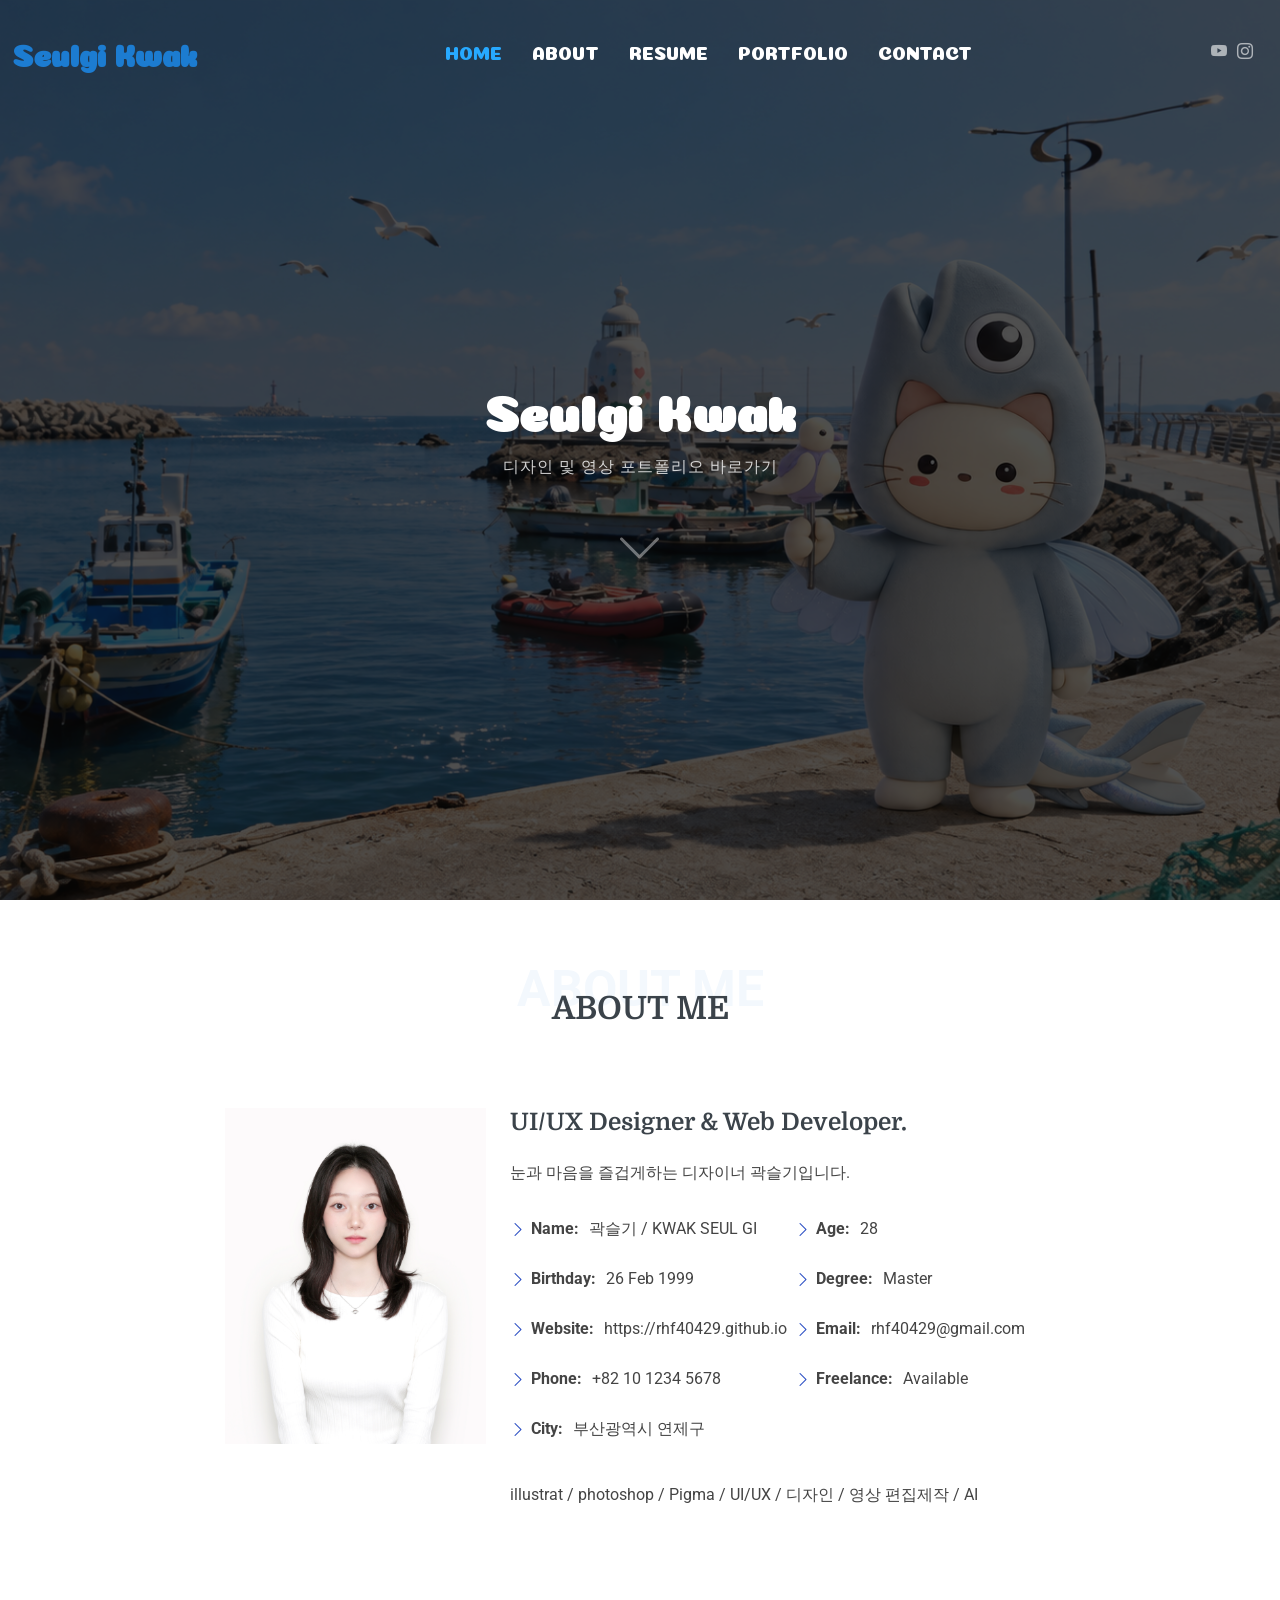
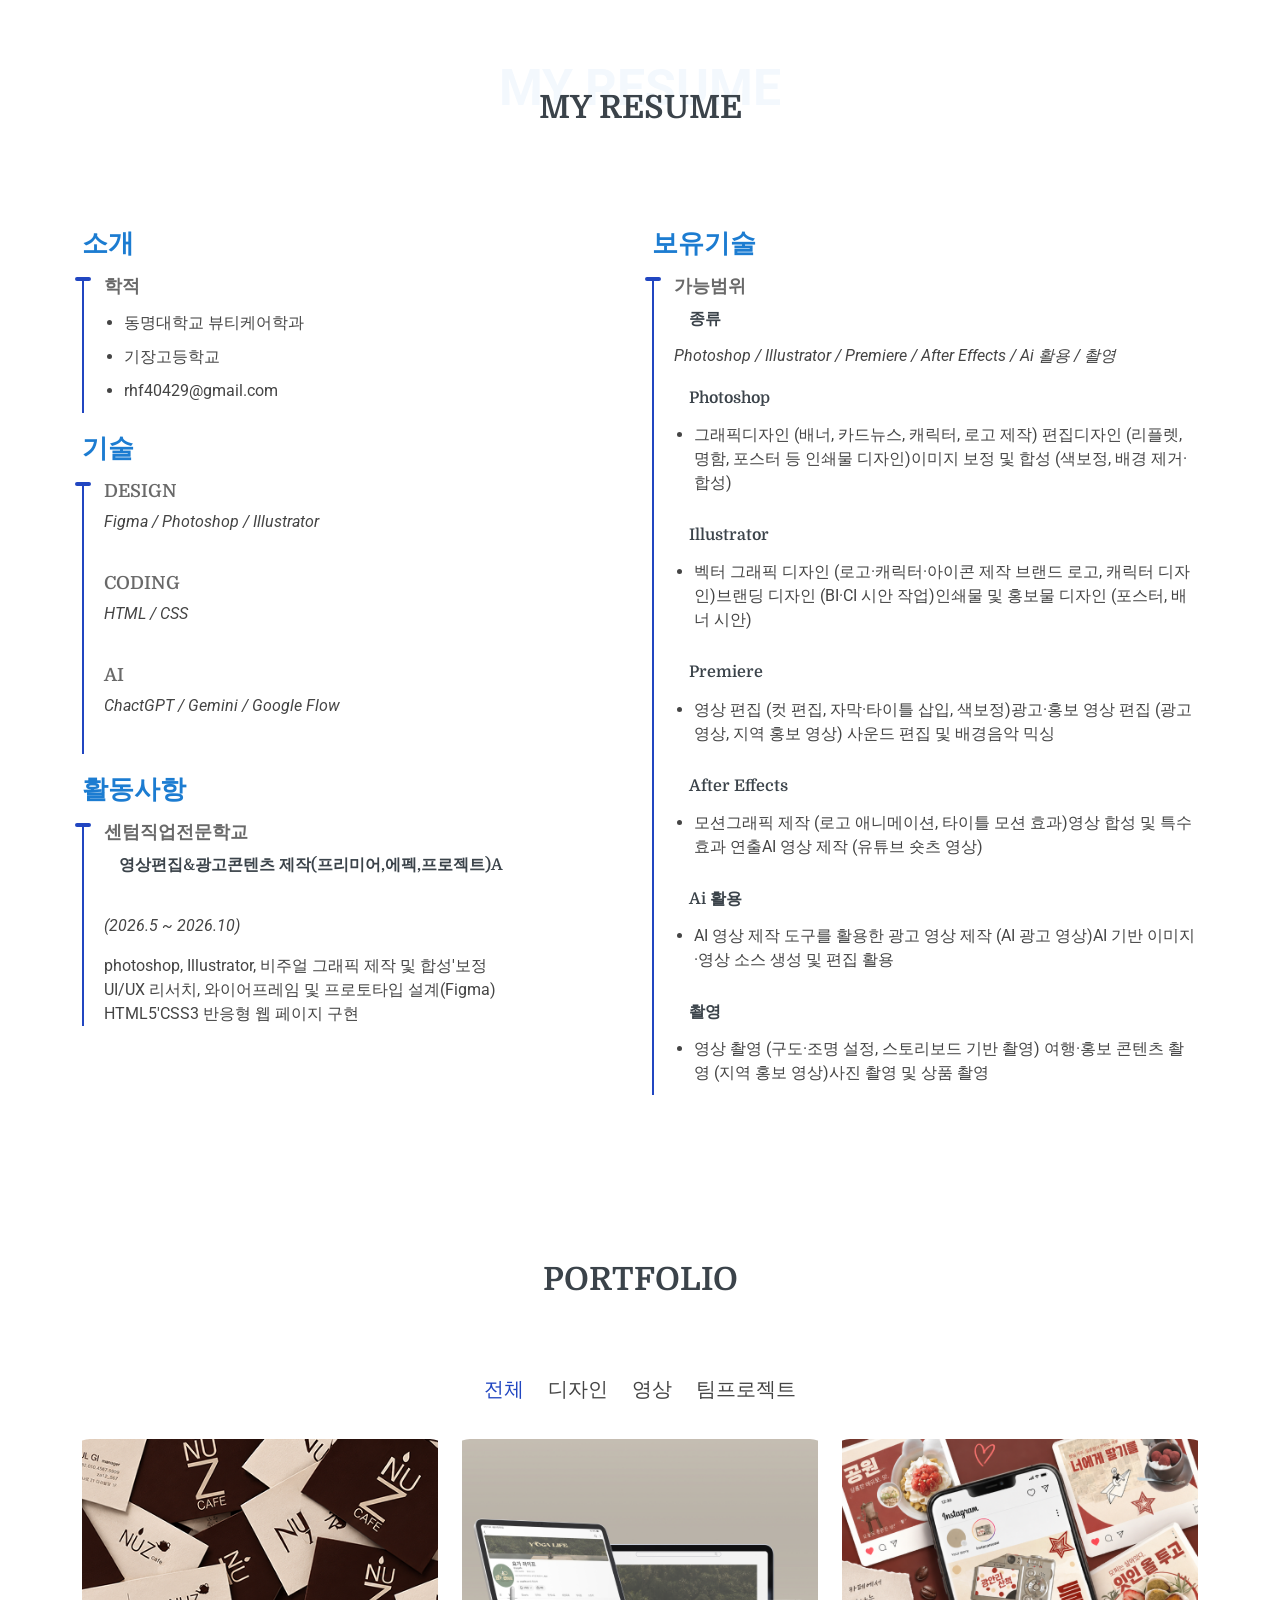
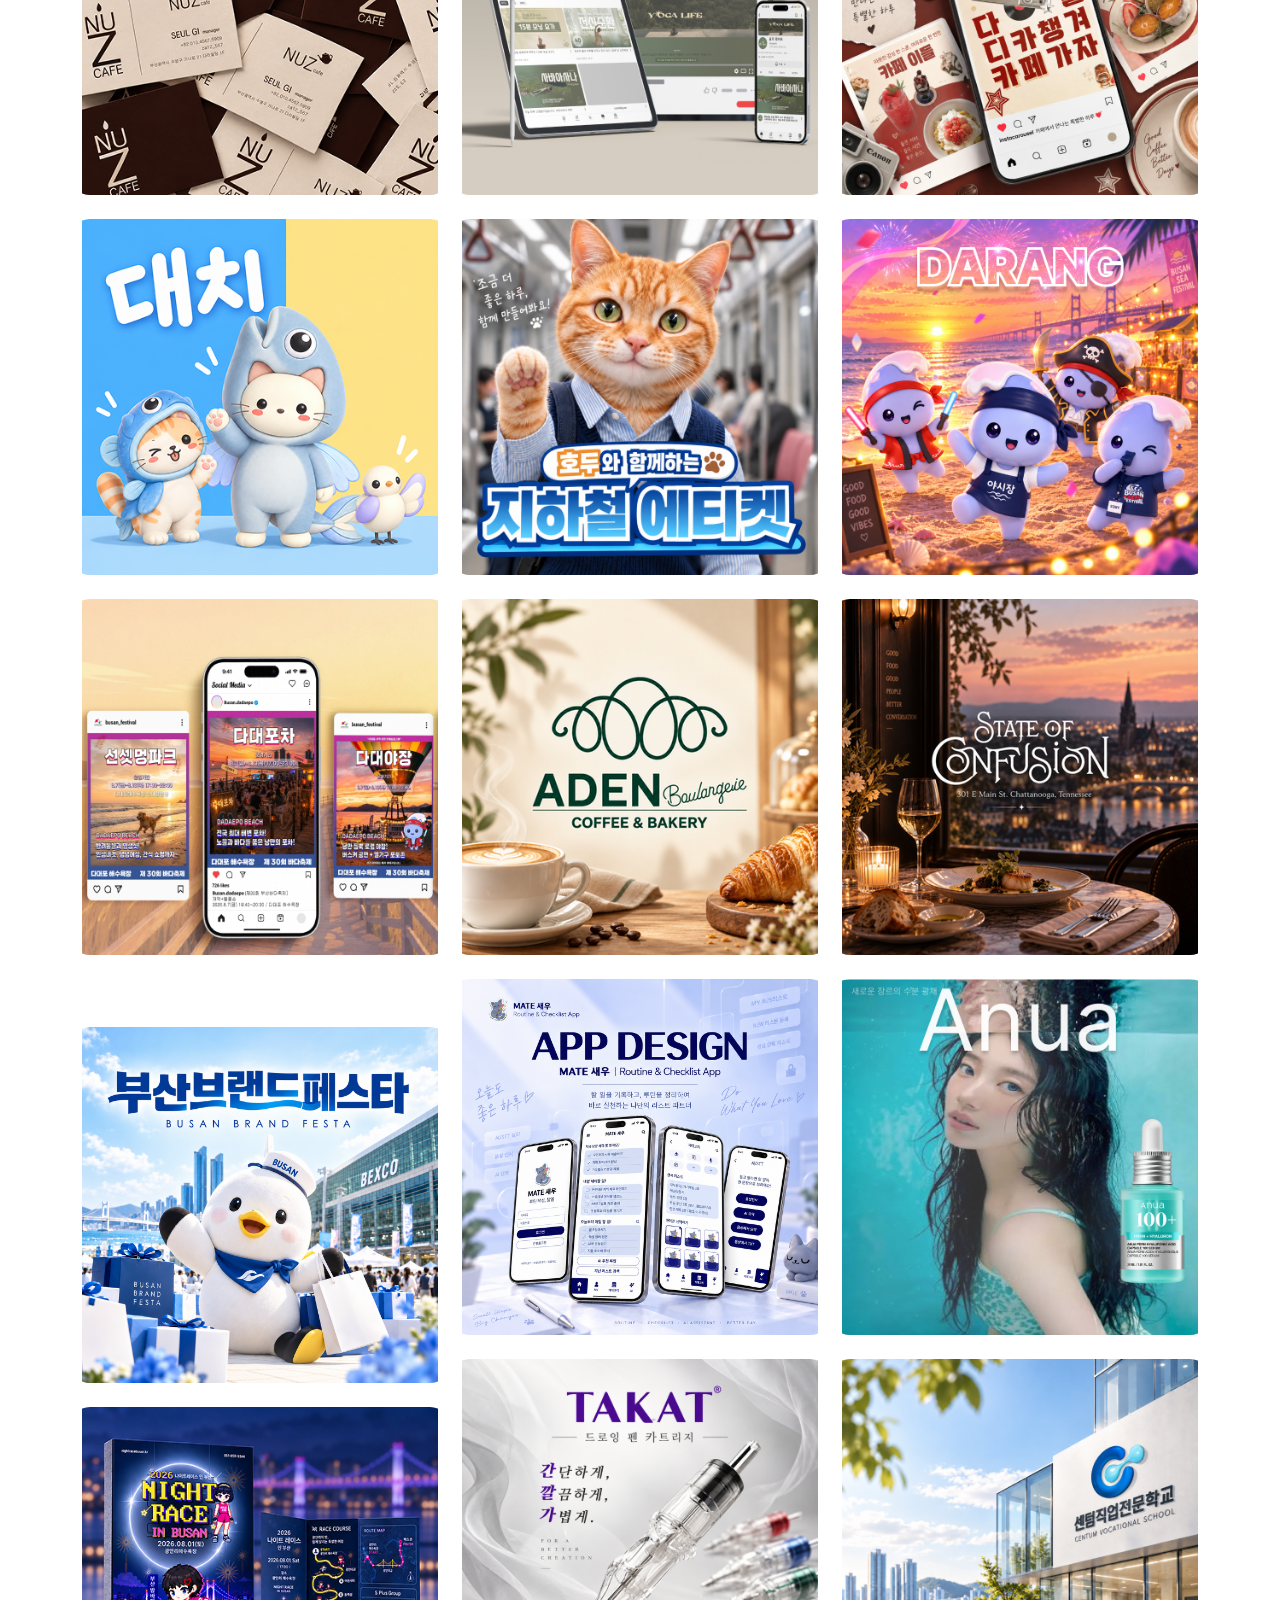
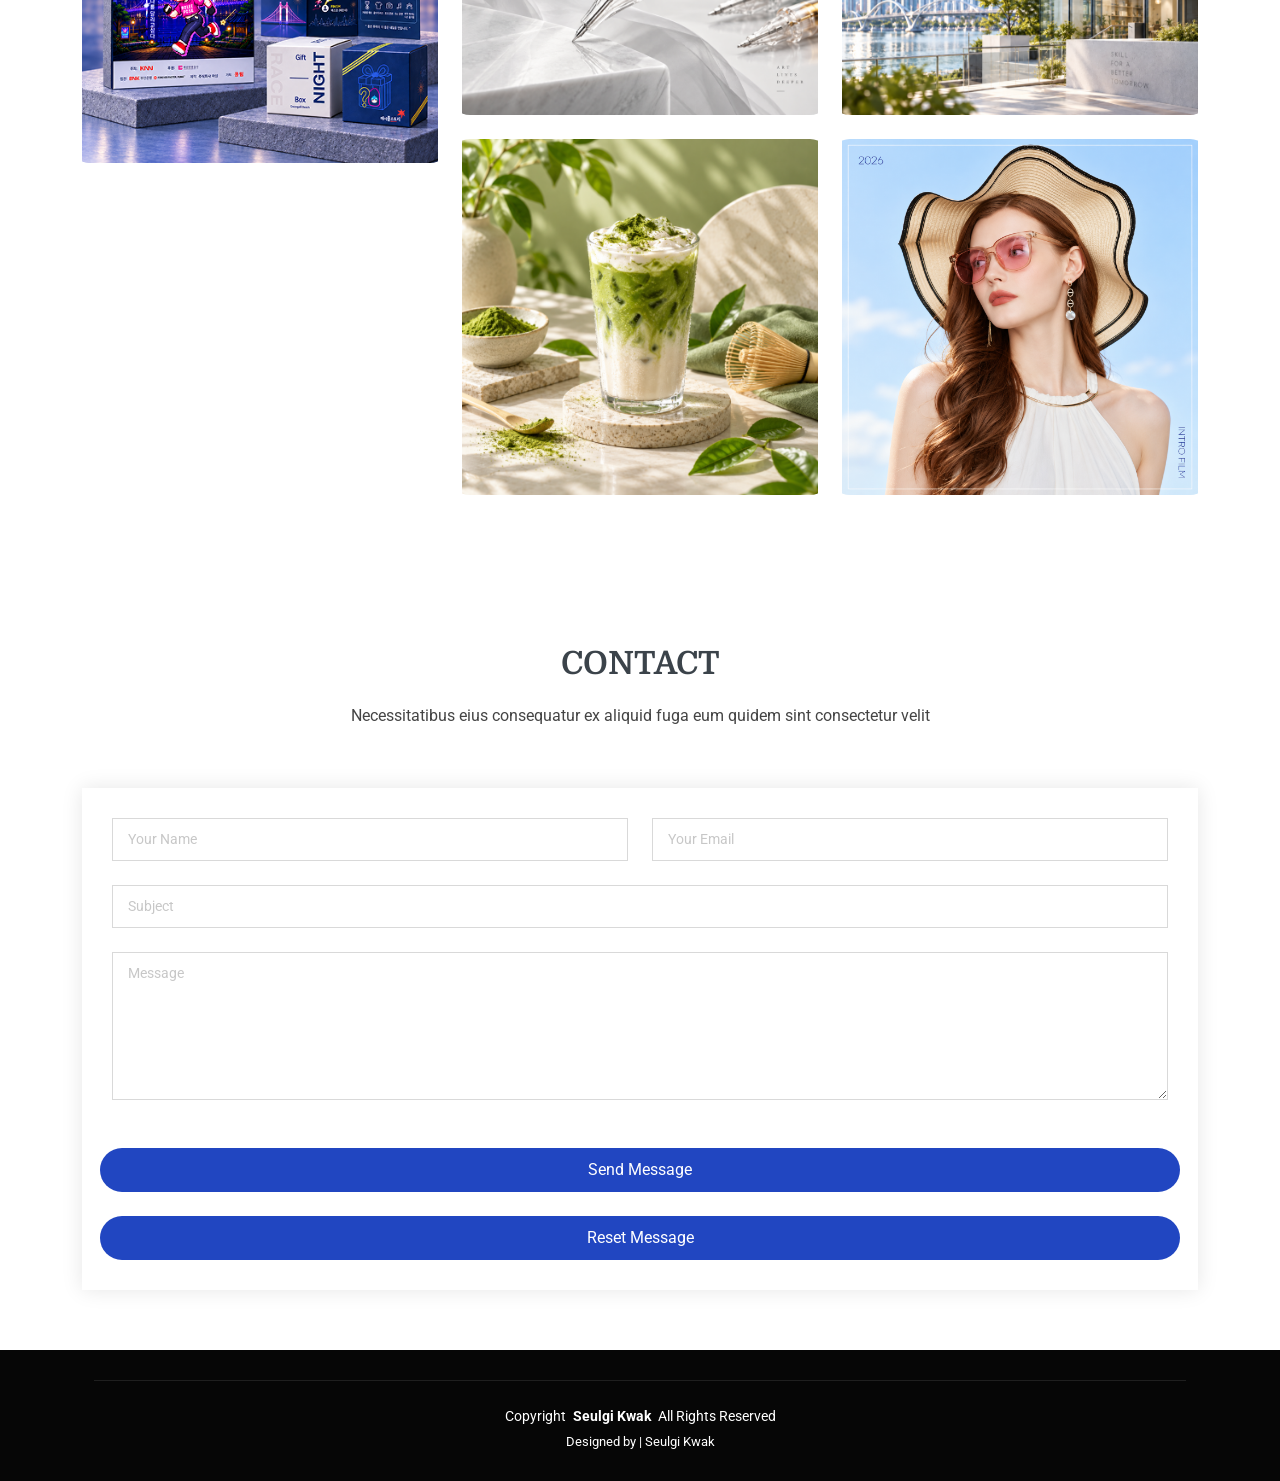
==== index.html @ 9a6151a6 "Add files via upload" ====
<!DOCTYPE html>
<html lang="ko">

<head>
  <meta charset="utf-8">
  <meta content="width=device-width, initial-scale=1.0" name="viewport">
  <meta name="author" content="곽슬기">
  <meta name="description" content="안녕하세요. 영상, 디자인 전문 디자이너 곽슬기입니다. .....">
  <meta name="keywords" content="포트폴리오, html, css, mj, sm, 영상, 디자인">
  <meta name="Roboto" content="noindex, nofollow">

  <title>곽슬기 포트폴리오</title>


 <!-- Favicons -->
  <link href="assets/img/favicon.png" rel="icon">
  <link href="assets/img/apple-touch-icon.png" rel="apple-touch-icon">

  <!-- Fonts -->
  <link href="https://fonts.googleapis.com" rel="preconnect">
  <link href="https://fonts.gstatic.com" rel="preconnect" crossorigin>
  <link href="https://fonts.googleapis.com/css2?family=Roboto:ital,wght@0,100;0,300;0,400;0,500;0,700;0,900;1,100;1,300;1,400;1,500;1,700;1,900&family=Quicksand:wght@300;400;500;600;700&family=Domine:wght@400;500;600;700&display=swap" rel="stylesheet">

  <!-- Vendor CSS Files -->
  <link href="assets/vendor/bootstrap/css/bootstrap.min.css" rel="stylesheet">
  <link href="assets/vendor/bootstrap-icons/bootstrap-icons.css" rel="stylesheet">
  <link href="assets/vendor/aos/aos.css" rel="stylesheet">
  <link href="assets/vendor/swiper/swiper-bundle.min.css" rel="stylesheet">
  <link href="assets/vendor/glightbox/css/glightbox.min.css" rel="stylesheet">

  <!-- Main CSS File -->
  <link href="assets/css/main.css" rel="stylesheet">

 
</head>

<body class="index-page">

  <header id="header" class="header d-flex align-items-center fixed-top">
    <div class="container-fluid position-relative d-flex align-items-center justify-content-between">

      <a href="index.html" class="logo d-flex align-items-center me-auto me-xl-0">
        <!-- Uncomment the line below if you also wish to use an image logo -->
        <!-- <img src="assets/img/logo.png" alt=""> -->
        <h1 class="coiny-regular-seul"> Seulgi Kwak</h1>
      </a>

      <nav id="navmenu" class="navmenu">
        <ul>
          <li><a href="#hero" class="active coiny-regular-seul">Home</a></li>
          <li><a href="#about" class="coiny-regular-seul">About</a></li>
          <li><a href="#resume" class="coiny-regular-seul">Resume</a></li>
          <li><a href="#portfolio" class="coiny-regular-seul">Portfolio</a></li>
          <li><a href="#contact" class="coiny-regular-seul">Contact</a></li>
        </ul>
        <i class="mobile-nav-toggle d-xl-none bi bi-view-list"></i>
      </nav>

      <div class="header-social-links">
        <!-- <a href="#" class="twitter"><i class="bi bi-twitter-x"></i></a> -->
        <!-- <a href="#" class="facebook"><i class="bi bi-facebook"></i></a> -->
        <a href="#" class="youtube"><i class="bi bi-youtube"></i></a>
        <a href="#" class="instagram"><i class="bi bi-instagram"></i></a>
        <!-- <a href="#" class="linkedin"><i class="bi bi-linkedin"></i></a> -->
        
      </div>

    </div>
  </header>

  <main class="main">

    <!-- Hero Section -->
    <section id="hero" class="hero section dark-background">

      <img src="assets/img/ㅇㅇ.png" alt="" data-aos="fade-in">

      <div class="container text-center" data-aos="flip-right" data-aos-delay="500">
        <h2 class="coiny-regular-seul">Seulgi Kwak</h2>
        <p>디자인 및 영상 포트폴리오 바로가기</p>
        <a href="#portfolio" class="btn-scroll" title="Scroll Down"><i class="bi bi-chevron-down"></i></a>
      </div>

    </section><!-- /Hero Section -->

    <!-- About Section -->
    <section id="about" class="about section">

      <!-- Section Title -->
      <div class="container section-title" data-aos="fade-up">
        <span class="description-title">About me</span>
        <h2>About Me</h2>
        <p></p>
      </div><!-- End Section Title -->

      <div class="container" data-aos="fade-up" data-aos-delay="100">

        <div class="row gy-8 justify-content-center">
          <div class="col-lg-3">
            <img src="assets/img/증명사진.jpg" class="img-fluid" alt="">
          </div>
          <div class="col-lg-6 content">
            <h2>UI/UX Designer &amp; Web Developer.</h2>
            <p class="fst py-3">
              눈과 마음을 즐겁게하는 디자이너 곽슬기입니다.
            </p>
            <div class="row">
              <div class="col-lg-6">
                <ul>
                  <li><i class="bi bi-chevron-right"></i> <strong>Name:</strong> <span>곽슬기 / KWAK SEUL GI</span></li>
                  <li><i class="bi bi-chevron-right"></i> <strong>Birthday:</strong> <span>26 Feb 1999</span></li>
                  <li><i class="bi bi-chevron-right"></i> <strong>Website:</strong> <span>https://rhf40429.github.io</span></li>
                  <li><i class="bi bi-chevron-right"></i> <strong>Phone:</strong> <span>+82 10 1234 5678</span></li>
                  <li><i class="bi bi-chevron-right"></i> <strong>City:</strong> <span>부산광역시 연제구</span></li>
                </ul>
              </div>
              <div class="col-lg-6">
                <ul>
                  <li><i class="bi bi-chevron-right"></i> <strong>Age:</strong> <span>28</span></li>
                  <li><i class="bi bi-chevron-right"></i> <strong>Degree:</strong> <span>Master</span></li>
                  <li><i class="bi bi-chevron-right"></i> <strong>Email:</strong> <span>rhf40429@gmail.com</span></li>
                  <li><i class="bi bi-chevron-right"></i> <strong>Freelance:</strong> <span>Available</span></li>
                </ul>
              </div>
            </div>
            <p class="py-3">
              
            illustrat / photoshop / Pigma / UI/UX / 디자인 / 영상 편집제작 / AI
            </p>
          </div>
        </div>

      </div>

    </section><!-- /About Section -->

    <!-- Resume Section -->
    <section id="resume" class="resume section">

      <!-- Section Title -->
      <div class="container section-title" data-aos="fade-up">
        <span class="description-title">My Resume</span>
        <h2>My Resume</h2>
        <p></p>
      </div><!-- End Section Title -->

      <div class="container">

        <div class="row">

          <div class="col-lg-6" data-aos="fade-up" data-aos-delay="100">
            <h3 class="resume-title">소개</h3>

            <div class="resume-item pb-0">
              <h4>학적</h4>
              <p><em></em></p>
              <ul>
                <li>동명대학교 뷰티케어학과</li>
                <li>기장고등학교</li>
                <li>rhf40429@gmail.com</li>
              </ul>
            </div><!-- Edn Resume Item -->

            <h3 class="resume-title">기술</h3>
            <div class="resume-item">
              <h4>DESIGN</h4>
              <p><em>Figma / Photoshop / Illustrator</em></p>
              <br>
              <h4>CODING</h4>
              <p><em>HTML / CSS</em></p>
              <br>
              <h4>AI</h4>
              <p><em>ChactGPT / Gemini / Google Flow</em></p>
              <!-- <p><em></em></p>
              <p> <br>
              </p> -->
            </div><!-- Edn Resume Item -->

            <h3 class="resume-title">활동사항</h3>
            <div class="resume-item">
              <h4>센텀직업전문학교</h4>
              <h5>영상편집&광고콘텐츠 제작(프리미어,에펙,프로젝트)A</h5>
              <br><br>
              <p><em>(2026.5 ~ 2026.10)</em></p>
              <p>photoshop, Illustrator, 비주얼 그래픽 제작 및 합성'보정 <br>
                UI/UX 리서치, 와이어프레임 및 프로토타입 설계(Figma) <br>
                HTML5'CSS3 반응형 웹 페이지 구현</p>
            </div><!-- Edn Resume Item -->

          </div>

          <div class="col-lg-6" data-aos="fade-up" data-aos-delay="200">
            <h3 class="resume-title">보유기술</h3>
            <div class="resume-item">
              <h4>가능범위</h4>
              <h5>종류</h5>
              <p><em>Photoshop / Illustrator / Premiere / After Effects / Ai 활용 / 촬영 </em></p>
              <h5>Photoshop</h5>
              <ul>
                <li>그래픽디자인 (배너, 카드뉴스, 캐릭터, 로고 제작) 편집디자인 (리플렛, 명함, 포스터 등 인쇄물 디자인)이미지 보정 및 합성 (색보정, 배경 제거·합성)</li>
              </ul>
              
              <h5>Illustrator</h5>
              <ul>
                <li>벡터 그래픽 디자인 (로고·캐릭터·아이콘 제작 브랜드 로고, 캐릭터 디자인)브랜딩 디자인 (BI·CI 시안 작업)인쇄물 및 홍보물 디자인 (포스터, 배너 시안)</li>
              </ul>

              <h5>Premiere</h5>
              <ul>
                <li>영상 편집 (컷 편집, 자막·타이틀 삽입, 색보정)광고·홍보 영상 편집 (광고 영상, 지역 홍보 영상) 사운드 편집 및 배경음악 믹싱</li>
              </ul>

              <h5>After Effects</h5>
              <ul>
                <li>모션그래픽 제작 (로고 애니메이션, 타이틀 모션 효과)영상 합성 및 특수효과 연출AI 영상 제작 (유튜브 숏츠 영상)</li>
              </ul>

              <h5>Ai 활용</h5>
              <ul>
                <li>AI 영상 제작 도구를 활용한 광고 영상 제작 (AI 광고 영상)AI 기반 이미지·영상 소스 생성 및 편집 활용</li>
              </ul>

              <h5>촬영</h5>
              <ul>
                <li>영상 촬영 (구도·조명 설정, 스토리보드 기반 촬영) 여행·홍보 콘텐츠 촬영 (지역 홍보 영상)사진 촬영 및 상품 촬영</li>
              </ul>
            </div><!-- Edn Resume Item -->
<!-- 
            <div class="resume-item">
              <h4>Graphic design specialist</h4>
              <h5>2017 - 2018</h5>
              <p><em>Stepping Stone Advertising, New York, NY</em></p>
              <ul>
                <li>Developed numerous marketing programs (logos, brochures,infographics, presentations, and advertisements).</li>
                <li>Managed up to 5 projects or tasks at a given time while under pressure</li>
                <li>Recommended and consulted with clients on the most appropriate graphic design</li>
                <li>Created 4+ design presentations and proposals a month for clients and account managers</li>
              </ul>
            </div>Edn Resume Item -->

          </div>

        </div>

      </div>

    </section><!-- /Resume Section -->

 
    <!-- Portfolio Section -->
    <section id="portfolio" class="portfolio section">

      <!-- Section Title -->
      <div class="container section-title" data-aos="fade-up">
        <h2 class="arizonia-regular">Portfolio</h2>
        <p></p>
      </div><!-- End Section Title -->

      <div class="container">

        <div class="isotope-layout" data-default-filter="*" data-layout="masonry" data-sort="original-order">

          <ul class="portfolio-filters isotope-filters" data-aos="fade-up" data-aos-delay="100">
            <li data-filter="*" class="filter-active">전체</li>
            <li data-filter=".filter-app">디자인</li>
            <li data-filter=".filter-product">영상</li>
            <!-- <li data-filter=".filter-branding">피그마</li> -->
            <li data-filter=".filter-Team">팀프로젝트</li>
          </ul><!-- End Portfolio Filters -->

          <div class="row gy-4 isotope-container" data-aos="fade-up" data-aos-delay="200">

            <div class="col-lg-4 col-md-6 portfolio-item isotope-item filter-app">
              <img src="assets/img/portfolio/로고.png" class="img-fluid" alt="">
              <div class="portfolio-info">
                <h4>브랜드BI디자인</h4>
                <p>NUZ</p>
                <a href="assets/img/portfolio/로고P.png" title="이미지 확대" class="preview-link 
long-image-link"><i class="bi bi-zoom-in"></i></a>
                <a href="portfolio-details.html" title="More Details" class="details-link"><!--<i class="bi bi-link-45deg"></i>--></a>
              </div>
            </div><!-- End Portfolio Item -->

            <div class="col-lg-4 col-md-6 portfolio-item isotope-item filter-app">
              <img src="assets/img/portfolio/유튜브.png" class="img-fluid" alt="">
              <div class="portfolio-info">
                <h4>브랜드BI디자인</h4>
                <p>유튜브채널</p>
                <a href="assets/img/portfolio/유튜브P.png" title="이미지 확대" class="preview-link 
long-image-link"><i class="bi bi-zoom-in"></i></a>
                <a href="portfolio-details.html" title="More Details" class="details-link"><!--<i class="bi bi-link-45deg">--></i></a>
              </div>
            </div><!-- End Portfolio Item -->

            <div class="col-lg-4 col-md-6 portfolio-item isotope-item filter-app">
              <img src="assets/img/portfolio/카드뉴스 (부산소개).png" class="img-fluid" alt="">
              <div class="portfolio-info">
                <h4>카드뉴스 디자인
                <p>부산 카페 소개
                <a href="assets/img/portfolio/카드뉴스 부산소개 p.png" title="이미지 확대" class="preview-link 
long-image-link"><i class="bi bi-zoom-in"></i></a>
                <a href="portfolio-details.html" title="More Details" class="details-link"><!--<i class="bi bi-link-45deg">--></i></a>
              </div>
            </div><!-- End Portfolio Item -->

            <div class="col-lg-4 col-md-6 portfolio-item isotope-item filter-app">
              <img src="assets/img/portfolio/캐릭터(대치).png" class="img-fluid" alt="">
              <div class="portfolio-info">
                <h4>브랜드BI디자인</h4>
                <p>캐릭터 '대치'</p>
                <a href="assets/img/portfolio/대치캐릭터 P.png" title="이미지 확대" class="preview-link 
long-image-link"><i class="bi bi-zoom-in"></i></a>
                <a href="portfolio-details.html" title="More Details" class="details-link"><!--<i class="bi bi-link-45deg">--></i></a>
              </div>
            </div><!-- End Portfolio Item -->

            <div class="col-lg-4 col-md-6 portfolio-item isotope-item filter-product">
              <img src="assets/img/portfolio/모션그래픽 영상 썸네일.png" class="img-fluid" alt="">
              <div class="portfolio-info">
                <h4>모션그래픽</h4>
                <p>호두와 함께하는 지하철 에티켓</p>
                <a href="assets/img/portfolio/모션그래픽 영상 썸네일.png" title="Product 1" data-gallery="portfolio-gallery-product" class="glightbox preview-link"><!--<i class="bi bi-zoom-in"></i>--></a>
                <a href="portfolio-details-7.html" title="More Details" class="details-link"><!--<i class="bi bi-link-45deg">--><i class="bi bi-play-circle-fill play-icon"></i></i></a>
                
              </div>
            </div><!-- End Portfolio Item -->
            
                        <div class="col-lg-4 col-md-6 portfolio-item isotope-item filter-Team">
              <img src="assets/img/portfolio/캐릭터_프로젝트.png" class="img-fluid" alt="">
              <div class="portfolio-info">
                <h4>프로젝트 -캐릭터</h4>
                <p>부산바다축제 캐릭터</p>
                <a href="assets/img/portfolio/프로젝트 캐릭터 p.png" title="이미지 확대" class="preview-link 
long-image-link"><i class="bi bi-zoom-in"></i></a>
                <a href="portfolio-details.html" title="More Details" class="details-link"><!--<i class="bi bi-link-45deg">--></i></a>
              </div>
            </div><!-- End Portfolio Item -->

            <div class="col-lg-4 col-md-6 portfolio-item isotope-item filter-Team">
              <img src="assets/img/portfolio/카드뉴스_프로젝트.png" class="img-fluid" alt="">
              <div class="portfolio-info">
                <h4>프로젝트 -카드뉴스</h4>
                <p>부산바다축제 카드뉴스</p>
                <a href="assets/img/portfolio/프로젝트 카드뉴스p.png" title="이미지 확대" class="preview-link 
long-image-link"><i class="bi bi-zoom-in"></i></a>
                <a href="portfolio-details.html" title="More Details" class="details-link"><!--<i class="bi bi-link-45deg">--></i></a>
              </div>
            </div><!-- End Portfolio Item -->

            <div class="col-lg-4 col-md-6 portfolio-item isotope-item filter-product">
              <img src="assets/img/portfolio/영상 아덴 썸네일.png" class="img-fluid" alt="">
              <div class="portfolio-info">
                <h4>영상편집</h4>
                <p>아덴블랑제리</p>
                <a href="assets/img/portfolio/영상 아덴 썸네일.png" title="Product 1" data-gallery="portfolio-gallery-product" class="glightbox preview-link"><!--<i class="bi bi-zoom-in"></i>--></a>
                <a href="portfolio-details-2.html" title="More Details" class="details-link"><!--<i class="bi bi-link-45deg">--><i class="bi bi-play-circle-fill play-icon"></i></i></a>
              </div>
            </div><!-- End Portfolio Item -->



            <div class="col-lg-4 col-md-6 portfolio-item isotope-item filter-product">
              <img src="assets/img/portfolio/영상 음식 썸넬.png" class="img-fluid" alt="">
              <div class="portfolio-info">
                <h4>영상편집</h4>
                <p>음식이야기</p>
                <a href="assets/img/portfolio/영상 음식 썸넬.png" title="Product 2" data-gallery="portfolio-gallery-product" class="glightbox preview-link"><!--<i class="bi bi-zoom-in">--></i></a>
                <a href="portfolio-details-3.html" title="More Details" class="details-link"><i class="bi bi-play-circle-fill play-icon"></i><!--<i class="bi bi-link-45deg">--></i></a>
              </div>
            </div><!-- End Portfolio Item -->
            
            <div class="col-lg-4 col-md-6 portfolio-item isotope-item filter-Team">
              <img src="assets/img/portfolio/애니메이션_프로젝트썸네일.png" class="img-fluid" alt="">
              <div class="portfolio-info">
                <h4>AI 애니메이션</h4>
                <p>애니메이션_프로젝트</p>
                <a href="assets/img/portfolio/애니메이션_프로젝트썸네일.png" title="Product 2" data-gallery="portfolio-gallery-product" class="glightbox preview-link"><!--<i class="bi bi-zoom-in">--></i></a>
                <a href="portfolio-details-8.html" title="More Details" class="details-link"><i class="bi bi-play-circle-fill play-icon"></i><!--<i class="bi bi-link-45deg">--></i></a>
              </div>
            </div><!-- End Portfolio Item -->

             <div class="col-lg-4 col-md-6 portfolio-item isotope-item filter-app">
              <img src="assets/img/portfolio/앱 썸네일.png" class="img-fluid" alt="">
              <div class="portfolio-info">
                <h4>UI/UX DESIGN</h4>
                <p>MATE 새우</p>
                <a href="assets/img/portfolio/앱 썸네일.png" title="Branding 1" data-gallery="portfolio-gallery-branding" class="glightbox preview-link"><!--<i class="bi bi-zoom-in"></i>--></a>
                <a href="portfolio-details-(상세이미지1장)-글자위.html" title="More Details" class="details-link"><i class="bi bi-link-45deg"></i></a>
              </div>
            </div><!-- End Portfolio Item -->

            <div class="col-lg-4 col-md-6 portfolio-item isotope-item filter-app">
              <img src="assets/img/portfolio/상세페이지 (아누아).png" class="img-fluid" alt="">
              <div class="portfolio-info">
                <h4>브랜드BI디자인</h4>
                <p>Anua 상세페이지</p>
                <a href="assets/img/portfolio/아누아P.png" title="이미지 확대" class="preview-link 
long-image-link"><i class="bi bi-zoom-in"></i></a>
                <a href="portfolio-details.html" title="More Details" class="details-link"><!-- <i class="bi bi-link-45deg"> --></i></a>
              </div>
            </div><!-- End Portfolio Item -->

            <div class="col-lg-4 col-md-6 portfolio-item isotope-item filter-product">
              <img src="assets/img/portfolio/브랜드 영상 썸넬.png" class="img-fluid" alt="">
              <div class="portfolio-info">
                <h4>영상편집</h4>
                <p>브렌드페스타</p>
                <a href="assets/img/portfolio/브랜드 영상 썸넬.png" title="Product 3" data-gallery="portfolio-gallery-product" class="glightbox preview-link"><!--<i class="bi bi-zoom-in">--></i></a>
                <a href="portfolio-details-6.html" title="More Details" class="details-link"><!--<i class="bi bi-link-45deg"></i>--><i class="bi bi-play-circle-fill play-icon"></i></a>
              </div>
            </div><!-- End Portfolio Item -->

            <div class="col-lg-4 col-md-6 portfolio-item isotope-item filter-app">
              <img src="assets/img/portfolio/상세페이지 (카트리지).png" class="img-fluid" alt="">
              <div class="portfolio-info">
                <h4>브랜드BI디자인</h4>
                <p>Tattoo 카트리지 상세페이지</p>
                <a href="assets/img/portfolio/카트리지P.png" title="이미지 확대" class="preview-link 
long-image-link"><i class="bi bi-zoom-in"></i></a>
                <a href="portfolio-details.html" title="More Details" class="details-link"><!--<i class="bi bi-link-45deg">--></i></a>
              </div>
            </div><!-- End Portfolio Item -->

            <div class="col-lg-4 col-md-6 portfolio-item isotope-item filter-product">
              <img src="assets/img/portfolio/학원 홍보 영상 썸넬.png" class="img-fluid" alt="">
              <div class="portfolio-info">
                <h4>영상편집</h4>
                <p>센텀직업전문학교 홍보 영상</p>
                <a href="assets/img/portfolio/학원 홍보 영상 썸넬.png" title="Product 3" data-gallery="portfolio-gallery-product" class="glightbox preview-link"><!--<i class="bi bi-zoom-in">--></i></a>
                <a href="portfolio-details-4.html" title="More Details" class="details-link"><!--<i class="bi bi-link-45deg"></i>--><i class="bi bi-play-circle-fill play-icon"></i></a>
              </div>
            </div><!-- End Portfolio Item --> 
            
            <div class="col-lg-4 col-md-6 portfolio-item isotope-item filter-app">
              <img src="assets/img/portfolio/패키지 썸네일.png" class="img-fluid" alt="">
              <div class="portfolio-info">
                <h4>개인 프로젝트 디자인</h4>
                <p>Poster / Leaflet / Package /Bracelet / Ticket</p>
                <a href="assets/img/portfolio/패키지 썸네일.png" title="Branding 2" data-gallery="portfolio-gallery-branding" class="glightbox preview-link"><!--<i class="bi bi-zoom-in">--></i></a>
                <a href="portfolio-details-(상세이미지1장)-글자위2 .html" title="More Details" class="details-link"><i class="bi bi-link-45deg"></i></a>
              </div>
            </div><!-- End Portfolio Item -->

            <div class="col-lg-4 col-md-6 portfolio-item isotope-item filter-app">
              <img src="assets/img/portfolio/카드뉴스 (말차라떼).png" class="img-fluid" alt="">
              <div class="portfolio-info">
                <h4>카드뉴스</h4>
                <p>말차라떼</p>
                <a href="assets/img/portfolio/카드뉴스 말차라떼p.png" title="이미지 확대" class="preview-link 
long-image-link"><i class="bi bi-zoom-in"></i></a>
                <a href="portfolio-details.html" title="More Details" class="details-link"><!--<i class="bi bi-link-45deg">--></i></a>
              </div>
            </div><!-- End Portfolio Item -->

            <div class="col-lg-4 col-md-6 portfolio-item isotope-item filter-product">
              <img src="assets/img/portfolio/인트로영상 썸넬.png" class="img-fluid" alt="">
              <div class="portfolio-info">
                <h4>영상편집</h4>
                <p>인트로영상</p>
                <a href="assets/img/portfolio/인트로영상 썸넬.png" title="Product 3" data-gallery="portfolio-gallery-product" class="glightbox preview-link"><!--<i class="bi bi-zoom-in">--></i></a>
                <a href="portfolio-details-5.html" title="More Details" class="details-link"><!--<i class="bi bi-link-45deg"></i>--><i class="bi bi-play-circle-fill play-icon"></i></a>
              </div>
            </div><!-- End Portfolio Item -->

            <div class="col-lg-4 col-md-6 portfolio-item isotope-item filter-app">
              <img src="assets/img/portfolio/카드뉴스 아이돌 썸네일.jpg" class="img-fluid" alt="">
              <div class="portfolio-info">
                <h4>카드뉴스</h4>
                <p></p>
                <a href="assets/img/portfolio/카드뉴스 아이돌P.png" title="이미지 확대" class="preview-link 
long-image-link"><i class="bi bi-zoom-in"></i></a>
                <a href="portfolio-details.html" title="More Details" class="details-link"><!--<i class="bi bi-link-45deg">--></i></a>
              </div>
            </div><!-- End Portfolio Item -->


          </div><!-- End Portfolio Container -->

        </div>

      </div>

    </section><!-- /Portfolio Section -->

 




    <!-- Contact Section -->
    <section id="contact" class="contact section">

      <!-- Section Title -->
      <div class="container section-title" data-aos="fade-up">
        <h2>Contact</h2>
        <p>Necessitatibus eius consequatur ex aliquid fuga eum quidem sint consectetur velit</p>
      </div><!-- End Section Title -->

      <div class="container" data-aos="fade-up" data-aos-delay="100">

       

        <form action="forms/contact.php" method="post" class="php-email-form" data-aos="fade-up" data-aos-delay="300">
          <div class="row gy-4">

            <div class="col-md-6">
              <input type="text" name="name" class="form-control" placeholder="Your Name" required="">
            </div>

            <div class="col-md-6 ">
              <input type="email" class="form-control" name="email" placeholder="Your Email" required="">
            </div>

            <div class="col-md-12">
              <input type="text" class="form-control" name="subject" placeholder="Subject" required="">
            </div>

            <div class="col-md-12">
              <textarea class="form-control" name="message" rows="6" placeholder="Message" required=""></textarea>
            </div>

            <!-- <div class="col-md-12 text-center"> -->
            <div class="col-md-12 text-center contact-buttons"></div>
              

              <button type="submit">Send Message</button>
              <button type="reset">Reset Message</button>
            </div>

          </div>
        </form><!-- End Contact Form -->

      </div>

    </section><!-- /Contact Section -->

  </main>

  <footer id="footer" class="footer position-relative dark-background">
    <div class="container">
      
      
      <div class="container">
        <div class="copyright">
          <span>Copyright</span> <strong class="px-1 sitename">Seulgi Kwak</strong> <span>All Rights Reserved</span>
        </div>
        <div class="credits">
        
          Designed by | Seulgi Kwak</a>
        </div>
      </div>
    </div>
  </footer>

  <div id="long-image-modal" class="long-image-modal"
role="dialog" aria-modal="true" aria-label="상세 이미지" hidden>
  <button class="long-image-close" type="button" aria-label="닫기">&times;</button>
  <div class="long-image-scroll" tabindex="0">
  <img alt="상세 이미지">
  </div>
  </div>

  <!-- Scroll Top -->
  <a href="#" id="scroll-top" class="scroll-top d-flex align-items-center justify-content-center"><i class="bi bi-arrow-bar-up"></i></a>

  <!-- Preloader -->
  <div id="preloader"></div>

  <!-- Vendor JS Files -->
  <script src="assets/vendor/bootstrap/js/bootstrap.bundle.min.js"></script>
  <script src="assets/vendor/php-email-form/validate.js"></script>
  <script src="assets/vendor/aos/aos.js"></script>
  <script src="assets/vendor/typed.js/typed.umd.js"></script>
  <script src="assets/vendor/waypoints/noframework.waypoints.js"></script>
  <script src="assets/vendor/purecounter/purecounter_vanilla.js"></script>
  <script src="assets/vendor/glightbox/js/glightbox.min.js"></script>
  <script src="assets/vendor/imagesloaded/imagesloaded.pkgd.min.js"></script>
  <script src="assets/vendor/isotope-layout/isotope.pkgd.min.js"></script>
  <script src="assets/vendor/swiper/swiper-bundle.min.js"></script>

  <!-- Main JS File -->
  <script src="assets/js/main.js"></script>

</body>

</html>
---- assets/css/main.css ----
/* Fonts */


@import url('https://fonts.googleapis.com/css2?family=Coiny&display=swap');

.coiny-regular-seul {
  font-family: "Coiny", system-ui;
  font-weight: 400;
  font-style: normal;
}



:root {
  --default-font: "Roboto",  system-ui, -apple-system, "Segoe UI", Roboto, "Helvetica Neue", Arial, "Noto Sans", "Liberation Sans", sans-serif, "Apple Color Emoji", "Segoe UI Emoji", "Segoe UI Symbol", "Noto Color Emoji";
  --heading-font: "Domine",  sans-serif;
  --nav-font: "Quicksand",  sans-serif;
}

/* Global Colors - The following color variables are used throughout the website. Updating them here will change the color scheme of the entire website */
:root { 
  --background-color: #ffffff; /* Background color for the entire website, including individual sections */
  --default-color: #444444; /* Default color used for the majority of the text content across the entire website */
  --heading-color-doseul: #1c7cd1;
  --heading-color: #3b434a; /* Color for headings, subheadings and title throughout the website */
  --accent-color-doseul: #2146c1;
  --accent-color: #ffbb27; /* Accent color that represents your brand on the website. It's used for buttons, links, and other elements that need to stand out */
  --surface-color: #ffffff; /* The surface color is used as a background of boxed elements within sections, such as cards, icon boxes, or other elements that require a visual separation from the global background. */
  --contrast-color-doseul: #ffffff;
  --contrast-color: #000000; /* Contrast color for text, ensuring readability against backgrounds of accent, heading, or default colors. */
}

/* Nav Menu Colors - The following color variables are used specifically for the navigation menu. They are separate from the global colors to allow for more customization options */
:root {
  --nav-color-doseul: #599ff0;
  --nav-color: #ffffff;  /* The default color of the main navmenu links */
  --nav-hover-color-doseul: #27a9ff;
  --nav-hover-color: #ffbb27; /* Applied to main navmenu links when they are hovered over or active */
  --nav-mobile-background-color: #ffffff; /* Used as the background color for mobile navigation menu */
  --nav-dropdown-background-color: #ffffff; /* Used as the background color for dropdown items that appear when hovering over primary navigation items */
  --nav-dropdown-color: #444444; /* Used for navigation links of the dropdown items in the navigation menu. */
  --nav-dropdown-hover-color: #2146c1; /* Similar to --nav-hover-color, this color is applied to dropdown navigation links when they are hovered over. */
}

/* Color Presets - These classes override global colors when applied to any section or element, providing reuse of the sam color scheme. */

.light-background {
  --background-color: #f9f9f9;
  --surface-color: #ffffff;
}

.dark-background {
  --background-color: #060606;
  --default-color: #ffffff;
  --heading-color: #ffffff;
  --surface-color: #252525;
  --contrast-color: #ffffff;
}

/* Smooth scroll */
:root {
  scroll-behavior: smooth;
}

/*--------------------------------------------------------------
# General Styling & Shared Classes
--------------------------------------------------------------*/
body {
  color: var(--default-color);
  background-color: var(--background-color);
  font-family: var(--default-font);
}

a {
  color: var(--accent-color-doseul);
  text-decoration: none;
  transition: 0.3s;
}

a:hover {
  color: color-mix(in srgb, var(--accent-color-doseul), transparent 25%);
  text-decoration: none;
}

h1,
h2,
h3,
h4,
h5,
h6 {
  color: var(--heading-color);
  font-family: var(--heading-font);
}

/* PHP Email Form Messages
------------------------------*/
.php-email-form .error-message {
  display: none;
  background: #df1529;
  color: #ffffff;
  text-align: left;
  padding: 15px;
  margin-bottom: 24px;
  font-weight: 600;
}

.php-email-form .sent-message {
  display: none;
  color: #ffffff;
  background: #059652;
  text-align: center;
  padding: 15px;
  margin-bottom: 24px;
  font-weight: 600;
}

.php-email-form .loading {
  display: none;
  background: var(--surface-color);
  text-align: center;
  padding: 15px;
  margin-bottom: 24px;
}

.php-email-form .loading:before {
  content: "";
  display: inline-block;
  border-radius: 50%;
  width: 24px;
  height: 24px;
  margin: 0 10px -6px 0;
  border: 3px solid var(--accent-color);
  border-top-color: var(--surface-color);
  animation: php-email-form-loading 1s linear infinite;
}

@keyframes php-email-form-loading {
  0% {
    transform: rotate(0deg);
  }

  100% {
    transform: rotate(360deg);
  }
}

/*--------------------------------------------------------------
# Global Header
--------------------------------------------------------------*/
.header {
  --background-color: rgba(0, 0, 0, 0);
  --default-color: #ffffff;
  --heading-color: #ffffff;
  color: var(--default-color);
  background-color: var(--background-color);
  padding: 20px 0;
  transition: all 0.5s;
  z-index: 1000;
}

.header .logo {
  line-height: 1;
}

.header .logo img {
  max-height: 36px;
  margin-right: 15px;
}

.header .logo h1 {
  font-size: 30px;
  margin: 0;
  font-weight: 700;
  color: var(--heading-color-doseul);
}

.header .header-social-links {
  padding-right: 15px;
}

.header .header-social-links a {
  color: color-mix(in srgb, var(--default-color), transparent 40%);
  padding-left: 6px;
  display: inline-block;
  transition: 0.3s;
  font-size: 16px;
}

.header .header-social-links a:hover {
  color: var(--accent-color-doseul);
}

.header .header-social-links a i {
  line-height: 0px;
}

@media (max-width: 1200px) {
  .header .logo {
    order: 1;
  }

  .header .header-social-links {
    order: 2;
  }

  .header .navmenu {
    order: 3;
  }
}

.scrolled .header {
  box-shadow: 0px 0 18px rgba(0, 0, 0, 0.1);
  padding: 12px 0;
}

/* Global Header on Scroll
------------------------------*/
.scrolled .header {
  --background-color: rgba(0, 0, 0, 0.8);
}

/*--------------------------------------------------------------
# Navigation Menu
--------------------------------------------------------------*/
/* Navmenu - Desktop */
@media (min-width: 1200px) {
  .navmenu {
    padding: 0;
  }

  .navmenu ul {
    margin: 0;
    padding: 0;
    display: flex;
    list-style: none;
    align-items: center;
  }

  .navmenu li {
    position: relative;
  }

  .navmenu a,
  .navmenu a:focus {
    color: var(--nav-color);
    padding: 18px 15px;
    font-size: 18px;
    text-transform: uppercase;
    /* font-family: var(--nav-font); */
    font-weight: 400;
    display: flex;
    align-items: center;
    justify-content: space-between;
    white-space: nowrap;
    transition: 0.3s;
  }

  .navmenu a i,
  .navmenu a:focus i {
    font-size: 12px;
    line-height: 0;
    margin-left: 5px;
    transition: 0.3s;
  }

  .navmenu li:last-child a {
    padding-right: 0;
  }

  .navmenu li:hover>a,
  .navmenu .active,
  .navmenu .active:focus {
    color: var(--nav-hover-color-doseul);
  }

  .navmenu .dropdown ul {
    margin: 0;
    padding: 10px 0;
    background: var(--nav-dropdown-background-color);
    display: block;
    position: absolute;
    visibility: hidden;
    left: 14px;
    top: 130%;
    opacity: 0;
    transition: 0.3s;
    border-radius: 4px;
    z-index: 99;
    box-shadow: 0px 0px 30px rgba(0, 0, 0, 0.1);
  }

  .navmenu .dropdown ul li {
    min-width: 200px;
  }

  .navmenu .dropdown ul a {
    padding: 10px 20px;
    font-size: 15px;
    text-transform: none;
    color: var(--nav-dropdown-color);
  }

  .navmenu .dropdown ul a i {
    font-size: 12px;
  }

  .navmenu .dropdown ul a:hover,
  .navmenu .dropdown ul .active:hover,
  .navmenu .dropdown ul li:hover>a {
    color: var(--nav-dropdown-hover-color);
  }

  .navmenu .dropdown:hover>ul {
    opacity: 1;
    top: 100%;
    visibility: visible;
  }

  .navmenu .dropdown .dropdown ul {
    top: 0;
    left: -90%;
    visibility: hidden;
  }

  .navmenu .dropdown .dropdown:hover>ul {
    opacity: 1;
    top: 0;
    left: -100%;
    visibility: visible;
  }
}

/* Navmenu - Mobile */
@media (max-width: 1199px) {
  .mobile-nav-toggle {
    color: var(--nav-color-doseul);
    font-size: 28px;
    line-height: 0;
    margin-right: 10px;
    cursor: pointer;
    transition: color 0.3s;
  }

  .navmenu {
    padding: 0;
    z-index: 9997;
  }

  .navmenu ul {
    display: none;
    list-style: none;
    position: absolute;
    inset: 60px 20px 20px 20px;
    padding: 10px 0;
    margin: 0;
    border-radius: 6px;
    background-color: var(--nav-mobile-background-color);
    overflow-y: auto;
    transition: 0.3s;
    z-index: 9998;
    box-shadow: 0px 0px 30px rgba(0, 0, 0, 0.1);
  }

  .navmenu a,
  .navmenu a:focus {
    color: var(--nav-dropdown-color);
    padding: 10px 20px;
    font-family: var(--nav-font);
    font-size: 17px;
    font-weight: 500;
    display: flex;
    align-items: center;
    justify-content: space-between;
    white-space: nowrap;
    transition: 0.3s;
  }

  .navmenu a i,
  .navmenu a:focus i {
    font-size: 12px;
    line-height: 0;
    margin-left: 5px;
    width: 30px;
    height: 30px;
    display: flex;
    align-items: center;
    justify-content: center;
    border-radius: 50%;
    transition: 0.3s;
    background-color: color-mix(in srgb, var(--accent-color-doseul), transparent 90%);
  }

  .navmenu a i:hover,
  .navmenu a:focus i:hover {
    background-color: var(--accent-color-doseul);
    color: var(--contrast-color);
  }

  .navmenu a:hover,
  .navmenu .active,
  .navmenu .active:focus {
    color: var(--nav-dropdown-hover-color);
  }

  .navmenu .active i,
  .navmenu .active:focus i {
    background-color: var(--accent-color-doseul);
    color: var(--contrast-color);
    transform: rotate(180deg);
  }

  .navmenu .dropdown ul {
    position: static;
    display: none;
    z-index: 99;
    padding: 10px 0;
    margin: 10px 20px;
    background-color: var(--nav-dropdown-background-color);
    border: 1px solid color-mix(in srgb, var(--default-color), transparent 90%);
    box-shadow: none;
    transition: all 0.5s ease-in-out;
  }

  .navmenu .dropdown ul ul {
    background-color: rgba(33, 37, 41, 0.1);
  }

  .navmenu .dropdown>.dropdown-active {
    display: block;
    background-color: rgba(33, 37, 41, 0.03);
  }

  .mobile-nav-active {
    overflow: hidden;
  }

  .mobile-nav-active .mobile-nav-toggle {
    color: #fff;
    position: absolute;
    font-size: 32px;
    top: 15px;
    right: 15px;
    margin-right: 0;
    z-index: 9999;
  }

  .mobile-nav-active .navmenu {
    position: fixed;
    overflow: hidden;
    inset: 0;
    background: rgba(33, 37, 41, 0.8);
    transition: 0.3s;
  }

  .mobile-nav-active .navmenu>ul {
    display: block;
  }
}

/*--------------------------------------------------------------
# Global Footer
--------------------------------------------------------------*/
.footer {
  color: var(--default-color);
  background-color: var(--background-color);
  font-size: 14px;
  text-align: center;
  padding: 30px 0;
  position: relative;
}

.footer h3 {
  font-size: 36px;
  font-weight: 700;
  position: relative;
  padding: 0;
  margin: 0 0 15px 0;
}

.footer p {
  font-size: 15;
  font-style: italic;
  padding: 0;
  margin: 0 0 30px 0;
}

.footer .social-links {
  margin: 0 0 30px 0;
}

.footer .social-links a {
  font-size: 16px;
  display: flex;
  align-items: center;
  justify-content: center;
  background: var(--accent-color);
  color: var(--contrast-color);
  line-height: 1;
  margin: 0 4px;
  border-radius: 50%;
  text-align: center;
  width: 36px;
  height: 36px;
  transition: 0.3s;
}

.footer .social-links a:hover {
  background: color-mix(in srgb, var(--accent-color), transparent 20%);
  text-decoration: none;
}

.footer .copyright {
  padding-top: 25px;
  border-top: 1px solid color-mix(in srgb, var(--default-color), transparent 90%);
}

.footer .credits {
  font-size: 13px;
  padding-top: 5px;
}

/*--------------------------------------------------------------
# Preloader
--------------------------------------------------------------*/
#preloader {
  position: fixed;
  inset: 0;
  z-index: 999999;
  overflow: hidden;
  background: var(--background-color);
  transition: all 0.6s ease-out;
}

#preloader:before {
  content: "";
  position: fixed;
  top: calc(50% - 30px);
  left: calc(50% - 30px);
  border: 6px solid #ffffff;
  border-color: var(--accent-color-doseul) transparent var(--accent-color-doseul) transparent;
  border-radius: 50%;
  width: 60px;
  height: 60px;
  animation: animate-preloader 1.5s linear infinite;
}

@keyframes animate-preloader {
  0% {
    transform: rotate(0deg);
  }

  100% {
    transform: rotate(360deg);
  }
}

/*--------------------------------------------------------------
# Scroll Top Button
--------------------------------------------------------------*/
.scroll-top {
  position: fixed;
  visibility: hidden;
  opacity: 0;
  right: 15px;
  bottom: -15px;
  z-index: 99999;
  background-color: var(--accent-color-doseul);
  width: 44px;
  height: 44px;
  border-radius: 50px;
  transition: all 0.4s;
}

.scroll-top i {
  font-size: 24px;
  color: var(--contrast-color);
  line-height: 0;
}

.scroll-top:hover {
  background-color: color-mix(in srgb, var(--accent-color-doseul), transparent 20%);
  color: var(--contrast-color);
}

.scroll-top.active {
  visibility: visible;
  opacity: 1;
  bottom: 15px;
}

/*--------------------------------------------------------------
# Disable aos animation delay on mobile devices
--------------------------------------------------------------*/
@media screen and (max-width: 768px) {
  [data-aos-delay] {
    transition-delay: 0 !important;
  }
}

/*--------------------------------------------------------------
# Global Page Titles & Breadcrumbs
--------------------------------------------------------------*/
.page-title {
  color: var(--default-color);
  background-color: var(--background-color);
  background-size: cover;
  background-position: center;
  background-repeat: no-repeat;
  padding: 160px 0 80px 0;
  text-align: center;
  position: relative;
}

.page-title h1 {
  font-size: 42px;
  font-weight: 700;
  margin-bottom: 10px;
}

.page-title .breadcrumbs ol {
  display: flex;
  flex-wrap: wrap;
  list-style: none;
  justify-content: center;
  padding: 0;
  margin: 0;
  font-size: 16px;
  font-weight: 400;
}

.page-title .breadcrumbs ol li+li {
  padding-left: 10px;
}

.page-title .breadcrumbs ol li+li::before {
  content: "/";
  display: inline-block;
  padding-right: 10px;
  color: color-mix(in srgb, var(--default-color), transparent 50%);
}

/*--------------------------------------------------------------
# Global Sections
--------------------------------------------------------------*/
section,
.section {
  color: var(--default-color);
  background-color: var(--background-color);
  padding: 60px 0;
  scroll-margin-top: 80px;
  overflow: clip;
}

@media (max-width: 1199px) {

  section,
  .section {
    scroll-margin-top: 60px;
  }
}

/*--------------------------------------------------------------
# Global Section Titles
--------------------------------------------------------------*/
.section-title {
  text-align: center;
  padding: 30px 0;
  margin-bottom: 30px;
  position: relative;
}

.section-title h2 {
  font-size: 32px;
  font-weight: 700;
  text-transform: uppercase;
  margin-bottom: 20px;
  padding-bottom: 0;
  position: relative;
  z-index: 2;
}

.section-title span {
  position: absolute;
  top: 4px;
  color: color-mix(in srgb, var(--heading-color-doseul), transparent 95%);
  left: 0;
  right: 0;
  z-index: 1;
  font-weight: 700;
  font-size: 50px;
  text-transform: uppercase;
  line-height: 1;
}

.section-title p {
  margin-bottom: 0;
  position: relative;
  z-index: 2;
}

@media (max-width: 575px) {
  .section-title h2 {
    font-size: 28px;
    margin-bottom: 15px;
  }

  .section-title span {
    font-size: 38px;
  }
}

/*--------------------------------------------------------------
# Hero Section
--------------------------------------------------------------*/
.hero {
  width: 100%;
  min-height: 100vh;
  position: relative;
  padding: 120px 0 60px 0;
  display: flex;
  align-items: center;
  justify-content: center;
  background-size: contain;
}

.hero:before {
  content: "";
  background: color-mix(in srgb, var(--background-color), transparent 30%);
  position: absolute;
  inset: 0;
  z-index: 2;
}

.hero img {
  position: absolute;
  inset: 0;
  display: block;
  width: 100%;
  height: 100%;
  object-fit: cover;
  z-index: 1;
}

.hero .container {
  position: relative;
  z-index: 3;
}

.hero h2 {
  margin: 0;
  font-size: 50px;
  font-weight: 800;
  line-height: 56px;
}

.hero p {
  color: color-mix(in srgb, var(--default-color), transparent 20%);
  margin: 20px 0 0 0;
  font-size: 16px;
  font-weight: 500;
  letter-spacing: 1px;
}

@media (max-width: 640px) {
  .hero h1 {
    font-size: 30px;
    line-height: 36px;
  }
}

.hero .btn-scroll {
  transition: 0.4s;
  color: color-mix(in srgb, var(--default-color), transparent 60%);
  display: block;
  margin-top: 30px;
  animation: btn-up-down 1s ease-in-out infinite alternate-reverse both;
}

.hero .btn-scroll i {
  font-size: 48px;
}

.hero .btn-scroll:hover {
  color: var(--accent-color-doseul);
}

@keyframes btn-up-down {
  0% {
    transform: translateY(5px);
  }

  100% {
    transform: translateY(-5px);
  }
}

/*--------------------------------------------------------------
# About Section
--------------------------------------------------------------*/
.about .content h2 {
  font-weight: 700;
  font-size: 24px;
}

.about .content ul {
  list-style: none;
  padding: 0;
}

.about .content ul li {
  margin-bottom: 26px;
  display: flex;
  align-items: center;
}

.about .content ul strong {
  margin-right: 10px;
}

.about .content ul i {
  font-size: 16px;
  margin-right: 5px;
  color: var(--accent-color-doseul);
  line-height: 0;
}

/*--------------------------------------------------------------
# Resume Section
--------------------------------------------------------------*/
.resume .resume-title {
  color: var(--heading-color-doseul);
  font-size: 26px;
  font-weight: 700;
  margin-top: 20px;
  margin-bottom: 20px;
}

.resume .resume-item {
  padding: 0 0 20px 20px;
  margin-top: -2px;
  border-left: 2px solid var(--accent-color-doseul);
  position: relative;
}

.resume .resume-item h4 {
  line-height: 18px;
  font-size: 18px;
  font-weight: 600;
  text-transform: uppercase;
  color: color-mix(in srgb, var(--default-color), transparent 20%);
  margin-bottom: 10px;
}

.resume .resume-item h5 {
  font-size: 16px;
  padding: 5px 15px;
  display: inline-block;
  font-weight: 600;
  margin-bottom: 10px;
}

.resume .resume-item ul {
  padding-left: 20px;
}

.resume .resume-item ul li {
  padding-bottom: 10px;
}

.resume .resume-item:last-child {
  padding-bottom: 0;
}

.resume .resume-item::before {
  content: "";
  position: absolute;
  width: 16px;
  height: 14  6px;
  border-radius: 50px;
  left: -9px;
  top: 0;
  background: var(--background-color);
  border: 2px solid var(--accent-color-doseul);
}

/*--------------------------------------------------------------
# Services Section
--------------------------------------------------------------*/
.services .service-item {
  background-color: var(--surface-color);
  box-shadow: 0px 0 25px 0 rgba(0, 0, 0, 0.1);
  padding: 50px 30px;
  transition: all 0.3s ease-in-out;
  height: 100%;
  position: relative;
  z-index: 1;
}

.services .service-item:before {
  content: "";
  position: absolute;
  background: var(--accent-color-doseul);
  inset: 100% 0 0 0;
  transition: all 0.3s;
  z-index: -1;
}

.services .service-item .icon {
  margin-bottom: 10px;
}

.services .service-item .icon i {
  color: var(--accent-color-doseul);
  font-size: 36px;
  transition: ease-in-out 0.3s;
}

.services .service-item h4 {
  font-weight: 700;
  margin-bottom: 15px;
  font-size: 20px;
}

.services .service-item h4 a {
  color: var(--heading-color);
  transition: ease-in-out 0.3s;
}

.services .service-item p {
  line-height: 24px;
  font-size: 14px;
  margin-bottom: 0;
  transition: ease-in-out 0.3s;
}

.services .service-item:hover h4 a,
.services .service-item:hover .icon i,
.services .service-item:hover p {
  color: var(--contrast-color);
}

.services .service-item:hover:before {
  background: var(--accent-color-doseul);
  inset: 0;
  border-radius: 0px;
}

/*--------------------------------------------------------------
# Testimonials Section
--------------------------------------------------------------*/
.testimonials {
  padding: 80px 0;
  position: relative;
}

.testimonials:before {
  content: "";
  background: color-mix(in srgb, var(--background-color), transparent 30%);
  position: absolute;
  inset: 0;
  z-index: 2;
}

.testimonials .testimonials-bg {
  position: absolute;
  inset: 0;
  display: block;
  width: 100%;
  height: 100%;
  object-fit: cover;
  z-index: 1;
}

.testimonials .container {
  position: relative;
  z-index: 3;
}

.testimonials .testimonials-carousel,
.testimonials .testimonials-slider {
  overflow: hidden;
}

.testimonials .testimonial-item {
  text-align: center;
}

.testimonials .testimonial-item .testimonial-img {
  width: 100px;
  border-radius: 50%;
  border: 6px solid color-mix(in srgb, var(--default-color), transparent 85%);
  margin: 0 auto;
}

.testimonials .testimonial-item h3 {
  font-size: 20px;
  font-weight: bold;
  margin: 10px 0 5px 0;
}

.testimonials .testimonial-item h4 {
  font-size: 14px;
  margin: 0 0 15px 0;
  color: color-mix(in srgb, var(--default-color), transparent 40%);
}

.testimonials .testimonial-item .stars {
  margin-bottom: 15px;
}

.testimonials .testimonial-item .stars i {
  color: #ffc107;
  margin: 0 1px;
}

.testimonials .testimonial-item .quote-icon-left,
.testimonials .testimonial-item .quote-icon-right {
  color: color-mix(in srgb, var(--default-color), transparent 40%);
  font-size: 26px;
  line-height: 0;
}

.testimonials .testimonial-item .quote-icon-left {
  display: inline-block;
  left: -5px;
  position: relative;
}

.testimonials .testimonial-item .quote-icon-right {
  display: inline-block;
  right: -5px;
  position: relative;
  top: 10px;
  transform: scale(-1, -1);
}

.testimonials .testimonial-item p {
  font-style: italic;
  margin: 0 auto 15px auto;
}

.testimonials .swiper-wrapper {
  height: auto;
}

.testimonials .swiper-pagination {
  margin-top: 20px;
  position: relative;
}

.testimonials .swiper-pagination .swiper-pagination-bullet {
  width: 12px;
  height: 12px;
  background-color: color-mix(in srgb, var(--default-color), transparent 50%);
  opacity: 0.5;
}

.testimonials .swiper-pagination .swiper-pagination-bullet-active {
  background-color: var(--default-color);
  opacity: 1;
}

@media (min-width: 992px) {
  .testimonials .testimonial-item p {
    width: 80%;
  }
}

/*--------------------------------------------------------------
# Portfolio Section
--------------------------------------------------------------*/
.portfolio .portfolio-filters {
  padding: 0;
  margin: 0 auto 20px auto;
  list-style: none;
  text-align: center;
}

.portfolio .portfolio-filters li {
  cursor: pointer;
  display: inline-block;
  padding: 0;
  font-size: 20px;
  font-weight: 400;
  margin: 0 10px;
  line-height: 1;
  margin-bottom: 20px;
  transition: all 0.3s ease-in-out;
}

.portfolio .portfolio-filters li:hover,
.portfolio .portfolio-filters li.filter-active {
  color: var(--accent-color-doseul);
}

.portfolio .portfolio-filters li:first-child {
  margin-left: 0;
}

.portfolio .portfolio-filters li:last-child {
  margin-right: 0;
}

@media (max-width: 575px) {
  .portfolio .portfolio-filters li {
    font-size: 14px;
    margin: 0 5px;
  }
}

.portfolio .portfolio-item {
  position: relative;
}

.portfolio .portfolio-item .portfolio-info {
  opacity: 0;
  position: absolute;
  left: 30px;
  right: 30px;
  bottom: 0;
  z-index: 3;
  transition: all ease-in-out 0.3s;
  background: color-mix(in srgb, var(--background-color), transparent 10%);
  padding: 15px;
  border-radius: 10px;
}

.portfolio .portfolio-item .portfolio-info h4 {
  font-size: 18px;
  font-weight: 600;
  padding-right: 50px;
}

.portfolio .portfolio-item .portfolio-info p {
  color: color-mix(in srgb, var(--default-color), transparent 30%);
  font-size: 14px;
  margin-bottom: 0;
  padding-right: 50px;
}

.portfolio .portfolio-item .portfolio-info .preview-link,
.portfolio .portfolio-item .portfolio-info .details-link {
  position: absolute;
  right: 15px;
  font-size: 24px;
  top: calc(50% - 14px);
  color: color-mix(in srgb, var(--default-color), transparent 30%);
  transition: 0.3s;
  line-height: 0;
}

.portfolio .portfolio-item .portfolio-info .preview-link:hover,
.portfolio .portfolio-item .portfolio-info .details-link:hover {
  color: var(--accent-color-doseul);
}

.portfolio .portfolio-item .portfolio-info .details-link {
  right: 14px;
  font-size: 28px;
}

.portfolio .portfolio-item:hover .portfolio-info {
  opacity: 1;
  bottom: 20px;
}


/*--------------------------------------------------------------
# Pricing Section
--------------------------------------------------------------*/
.pricing .pricing-item {
  background-color: var(--surface-color);
  box-shadow: 0px 5px 90px rgba(0, 0, 0, 0.1);
  padding: 40px 20px;
  text-align: center;
  border-radius: 8px;
  position: relative;
  overflow: hidden;
}

.pricing .pricing-item h3 {
  padding: 15px;
  margin-top: 15px;
  font-size: 18px;
  font-weight: 600;
}

.pricing .pricing-item h4 {
  color: var(--accent-color);
  font-size: 42px;
  font-family: var(--default-font);
  font-weight: 500;
}

.pricing .pricing-item h4 sup {
  font-size: 20px;
  top: -15px;
  left: -3px;
}

.pricing .pricing-item h4 span {
  color: color-mix(in srgb, var(--default-color), transparent 40%);
  font-size: 16px;
  font-weight: 300;
}

.pricing .pricing-item ul {
  padding: 20px 0;
  list-style: none;
  text-align: center;
  line-height: 20px;
  font-size: 14px;
}

.pricing .pricing-item ul li {
  padding-bottom: 16px;
}

.pricing .pricing-item ul .na {
  color: color-mix(in srgb, var(--default-color), transparent 60%);
  text-decoration: line-through;
}

.pricing .pricing-item .btn-wrap {
  padding: 15px;
  text-align: center;
}

.pricing .pricing-item .btn-buy {
  color: var(--accent-color);
  background-color: transparent;
  border: 2px solid var(--accent-color);
  display: inline-block;
  padding: 10px 40px 12px 40px;
  border-radius: 50px;
  font-size: 14px;
  font-family: var(--heading-font);
  font-weight: 600;
  transition: 0.3s;
}

.pricing .pricing-item .btn-buy:hover {
  background: var(--accent-color);
  color: var(--contrast-color);
}

.pricing .recommended .btn-buy {
  background: var(--accent-color);
  color: var(--contrast-color);
}

.pricing .recommended .btn-buy:hover {
  background: color-mix(in srgb, var(--accent-color), transparent 20%);
  border-color: color-mix(in srgb, var(--accent-color), transparent 20%);
}

.pricing .recommended-badge {
  position: absolute;
  top: 20px;
  left: 50%;
  transform: translateX(-50%);
  z-index: 1;
  font-size: 13px;
  padding: 3px 25px 6px 25px;
  background: color-mix(in srgb, var(--accent-color), transparent 92%);
  color: var(--accent-color);
  border-radius: 50px;
}

/*--------------------------------------------------------------
# Pricing 2 Section
--------------------------------------------------------------*/
.pricing-2 .pricing-item {
  border-bottom: 1px dashed color-mix(in srgb, var(--default-color), transparent 60%);
  width: 100%;
  height: 100%;
  padding: 0 0 15px 0;
}

.pricing-2 .pricing-item h3 {
  margin: 0;
  font-size: 20px;
  font-weight: 600;
}

.pricing-2 .pricing-item h4 {
  margin: 0;
  font-size: 18px;
  color: var(--accent-color);
}

/*--------------------------------------------------------------
# Gallery Section
--------------------------------------------------------------*/
.gallery .gallery-item {
  overflow: hidden;
  border-right: 3px solid var(--background-color);
  border-bottom: 3px solid var(--background-color);
}

.gallery .gallery-item img {
  transition: all ease-in-out 0.4s;
}

.gallery .gallery-item:hover img {
  transform: scale(1.1);
}

/*--------------------------------------------------------------
# Contact Section
--------------------------------------------------------------*/
.contact .info-item i {
  font-size: 20px;
  color: var(--accent-color);
  font-size: 36px;
  display: flex;
  justify-content: center;
  align-items: center;
  border-radius: 4px;
  transition: all 0.3s ease-in-out;
}

.contact .info-item h3 {
  font-size: 24px;
  font-weight: 700;
  margin: 20px 0;
}

.contact .info-item p {
  padding: 0;
  margin-bottom: 0;
  font-size: 14px;
}

@media (min-width: 992px) {
  .contact .info-item.info-item-borders {
    border-left: 1px solid color-mix(in srgb, var(--default-color), transparent 85%);
    border-right: 1px solid color-mix(in srgb, var(--default-color), transparent 85%);
  }
}

.contact .php-email-form {
  box-shadow: 0px 0px 20px rgba(0, 0, 0, 0.1);
  padding: 30px;
  margin-top: 30px;
}

@media (max-width: 575px) {
  .contact .php-email-form {
    padding: 20px;
  }
}

.contact .php-email-form input[type=text],
.contact .php-email-form input[type=email],
.contact .php-email-form textarea {
  font-size: 14px;
  padding: 10px 15px;
  box-shadow: none;
  border-radius: 0;
  color: var(--default-color);
  background-color: color-mix(in srgb, var(--background-color), transparent 50%);
  border-color: color-mix(in srgb, var(--default-color), transparent 80%);
}

.contact .php-email-form input[type=text]:focus,
.contact .php-email-form input[type=email]:focus,
.contact .php-email-form textarea:focus {
  border-color: var(--accent-color-doseul);
}

.contact .php-email-form input[type=text]::placeholder,
.contact .php-email-form input[type=email]::placeholder,
.contact .php-email-form textarea::placeholder {
  color: color-mix(in srgb, var(--default-color), transparent 70%);
}

.contact .php-email-form button[type=submit] {
  color: var(--contrast-color-doseul);
  background: var(--accent-color-doseul);
  border: 0;
  padding: 10px 30px;
  transition: 0.4s;
  border-radius: 50px;
}

.contact .php-email-form button[type=submit]:hover {
  background: color-mix(in srgb, var(--accent-color-doseul), transparent 20%);
}


.contact .php-email-form button[type=reset] {
  color: var(--contrast-color-doseul);
  background: var(--accent-color-doseul);
  border: 0;
  padding: 10px 30px;
  transition: 0.4s;
  border-radius: 50px;
}

.contact .php-email-form button[type=reset]:hover {
  background: color-mix(in srgb, var(--accent-color-doseul), transparent 20%);
}

/*--------------------------------------------------------------
# Portfolio Details Section
--------------------------------------------------------------*/
.portfolio-details .portfolio-details-slider img {
  width: 100%;
}

.portfolio-details .portfolio-details-slider .swiper-pagination {
  margin-top: 20px;
  position: relative;
}

.portfolio-details .portfolio-details-slider .swiper-pagination .swiper-pagination-bullet {
  width: 12px;
  height: 12px;
  background-color: color-mix(in srgb, var(--default-color), transparent 85%);
  opacity: 1;
}

.portfolio-details .portfolio-details-slider .swiper-pagination .swiper-pagination-bullet-active {
  background-color: var(--accent-color);
}

.portfolio-details .portfolio-info {
  background-color: var(--surface-color);
  padding: 30px;
  box-shadow: 0px 0 30px rgba(0, 0, 0, 0.1);
}

.portfolio-details .portfolio-info h3 {
  font-size: 22px;
  font-weight: 700;
  margin-bottom: 20px;
  padding-bottom: 20px;
  border-bottom: 1px solid color-mix(in srgb, var(--default-color), transparent 85%);
}

.portfolio-details .portfolio-info ul {
  list-style: none;
  padding: 0;
  font-size: 15px;
}

.portfolio-details .portfolio-info ul li+li {
  margin-top: 10px;
}

.portfolio-details .portfolio-description {
  padding-top: 30px;
}

.portfolio-details .portfolio-description h2 {
  font-size: 26px;
  font-weight: 700;
  margin-bottom: 20px;
}

.portfolio-details .portfolio-description p {
  padding: 0;
  color: color-mix(in srgb, var(--default-color), transparent 30%);
}

/*--------------------------------------------------------------
# Service Details Section
--------------------------------------------------------------*/
.service-details .services-list {
  background-color: var(--surface-color);
  padding: 10px 30px;
  border: 1px solid color-mix(in srgb, var(--default-color), transparent 90%);
  margin-bottom: 20px;
}

.service-details .services-list a {
  display: block;
  line-height: 1;
  padding: 8px 0 8px 15px;
  border-left: 3px solid color-mix(in srgb, var(--default-color), transparent 70%);
  margin: 20px 0;
  color: color-mix(in srgb, var(--default-color), transparent 20%);
  transition: 0.3s;
}

.service-details .services-list a.active {
  color: var(--heading-color);
  font-weight: 700;
  border-color: var(--accent-color);
}

.service-details .services-list a:hover {
  border-color: var(--accent-color);
}

.service-details .services-img {
  margin-bottom: 20px;
}

.service-details h3 {
  font-size: 26px;
  font-weight: 700;
}

.service-details h4 {
  font-size: 20px;
  font-weight: 700;
}

.service-details p {
  font-size: 15px;
}

.service-details ul {
  list-style: none;
  padding: 0;
  font-size: 15px;
}

.service-details ul li {
  padding: 5px 0;
  display: flex;
  align-items: center;
}

.service-details ul i {
  font-size: 20px;
  margin-right: 8px;
  color: var(--accent-color);
}

/*--------------------------------------------------------------
# Starter Section Section
--------------------------------------------------------------*/
.starter-section {
  /* Add your styles here */
}
.long-image-modal[hidden] {
display: none;
}
.long-image-modal {
position: fixed;
inset: 0;
z-index: 1000000;
background: rgba(0, 0, 0, .94);
}
.long-image-scroll {
width: 100%;
height: 100%;
  overflow-y: auto;
  overflow-x: hidden;
  overscroll-behavior: contain;
  -webkit-overflow-scrolling: touch;
  touch-action: pan-y;
}
.long-image-scroll img {
  display: block;
   width: min(calc(100% - 32px), 860px);
  max-width: 100%;
  height: auto;
  margin: 48px auto 32px;
}
.long-image-close {
  position: fixed;
  top: max(12px, env(safe-area-inset-top));
  right: 16px;
  z-index: 2;
  width: 44px;
  height: 44px;
  border: 0;
  border-radius: 50%;
  color: #fff;
  background: rgba(30, 30, 30, .85);
  font-size: 32px;
  line-height: 1;
}
body.long-image-open {
  overflow: hidden;
}

/* .glightbox-container .gslide-media {
  max-height: none !important;
  overflow-y: auto !important;
  overflow-x: hidden !important;
}

.glightbox-container .gslide-image {
  align-items: flex-start !important;
  overflow-y: auto !important;
}

.glightbox-container .gslide-image img {
  width: auto !important;
  height: auto !important;

  max-width: 65vw !important;
  max-height: none !important;

  object-fit: contain !important;

  margin: 30px auto !important;
  display: block !important;
}

/* 모달 자체 세로 스크롤 허용 */
.glightbox-container .gslider {
  overflow-y: auto !important;
  align-items: flex-start !important;
}

.glightbox-container .gslide {
  min-height: 100vh !important;
  height: auto !important;
  overflow: visible !important;
}

/* 아래 흰색 설명 영역 제거 */
.glightbox-container .gslide-description {
  display: none !important;
} */

/* 썸네일 기본 상태 */
.portfolio .portfolio-item > img {
  transition: filter 0.35s ease;
  object-fit: cover;
  border-radius: 20px;
}

/* .portfolio .portfolio-item > img {
  display: block;
  width: 100%;
  border-radius: 30px !important;
  transition: filter 0.35s ease, transform 0.35s ease;
}

.portfolio .portfolio-item:hover > img {
  filter: brightness(70%);
  transform: scale(1.04);
} */

/* 마우스를 올렸을 때 이미지 어둡게 */
.portfolio .portfolio-item:hover > img {
  filter: brightness(80%);
}


/* 이미지 확대 */
.portfolio .portfolio-item {
  border-radius: 20px;
  overflow: hidden;
}

.portfolio .portfolio-item > img {
  transition: filter 0.35s ease, transform 0.35s ease;
}

.portfolio .portfolio-item:hover > img {
  filter: brightness(70%);
  transform: scale(1.04);
}

/* 전송·초기화 버튼을 좌우로 배치 */
.contact-buttons {
  display: flex;
  justify-content: center;
  align-items: center;
  gap: 8px;
}

@media (max-width: 767px) {
  .contact-buttons button {
    flex: 1;
    min-width: 0;
    padding: 12px 8px !important;
    font-size: 14px;
    white-space: nowrap;
    margin: 0 !important;
  }
}
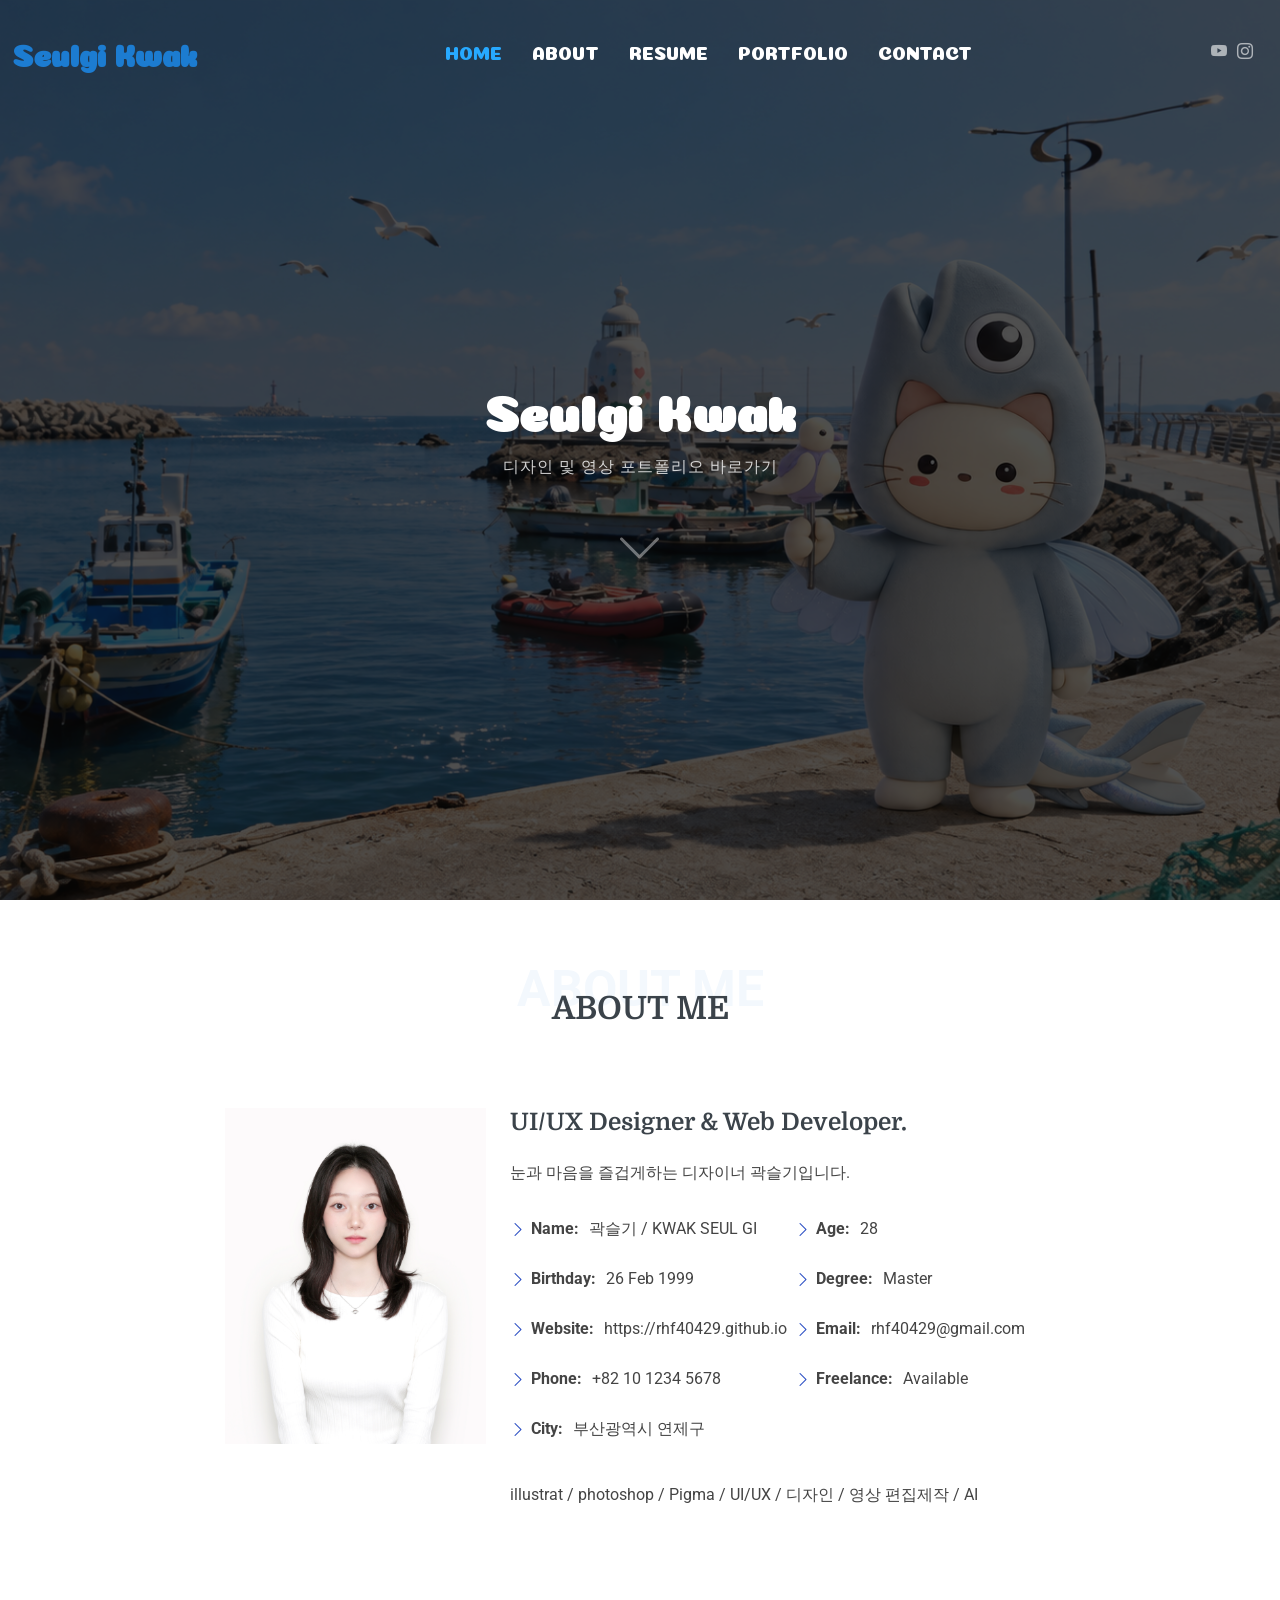
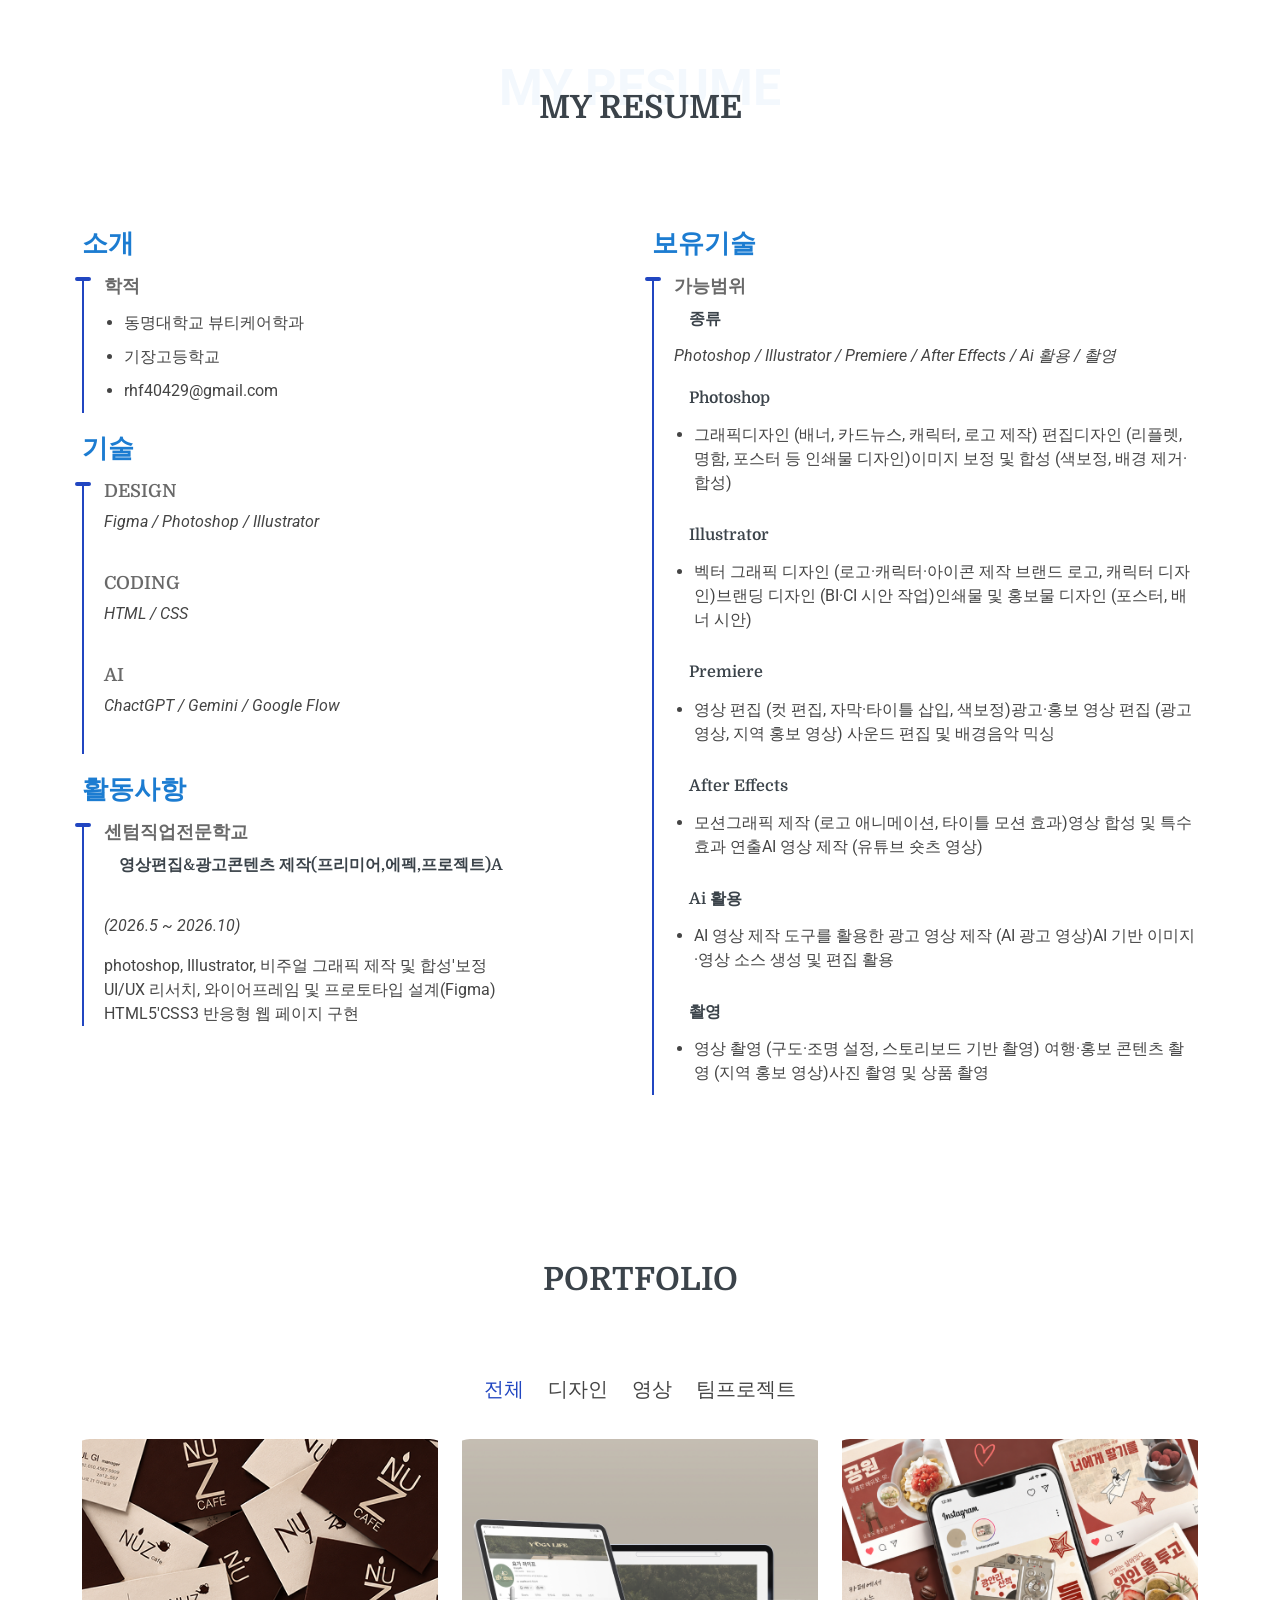
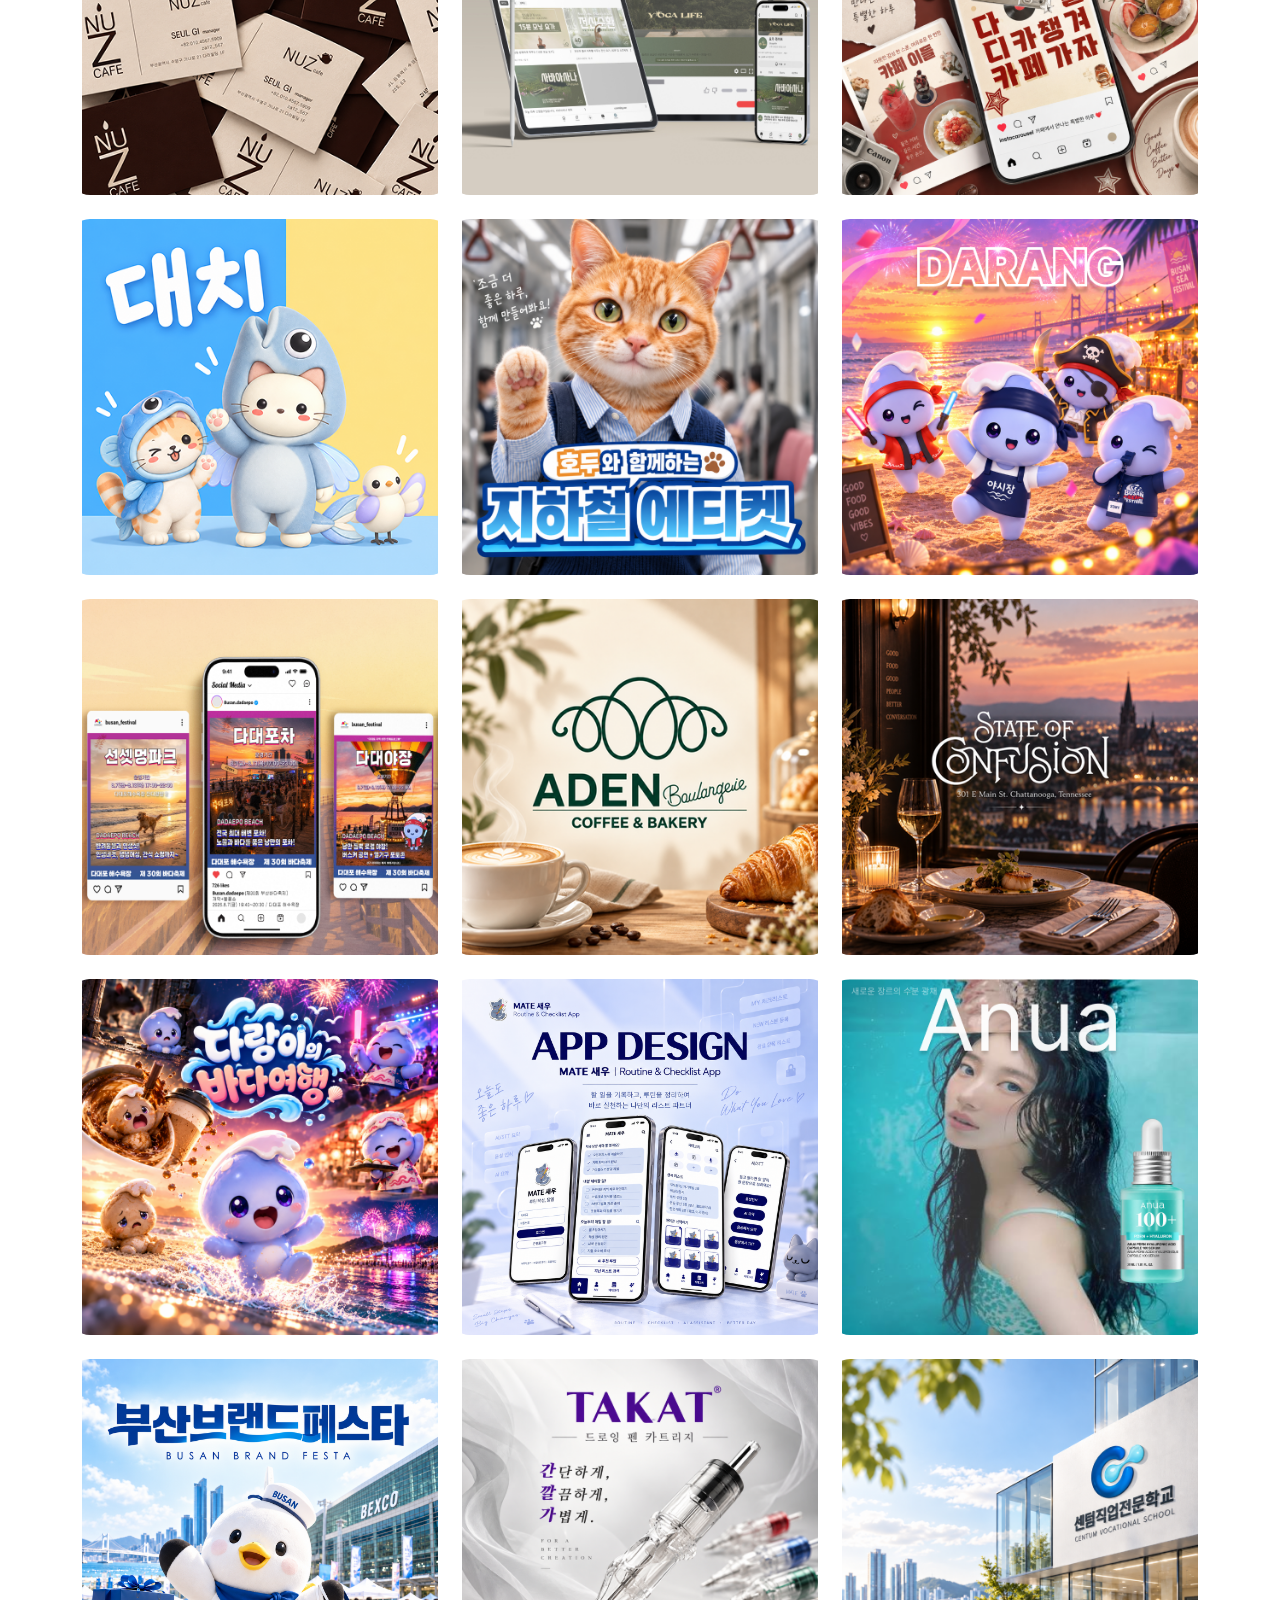
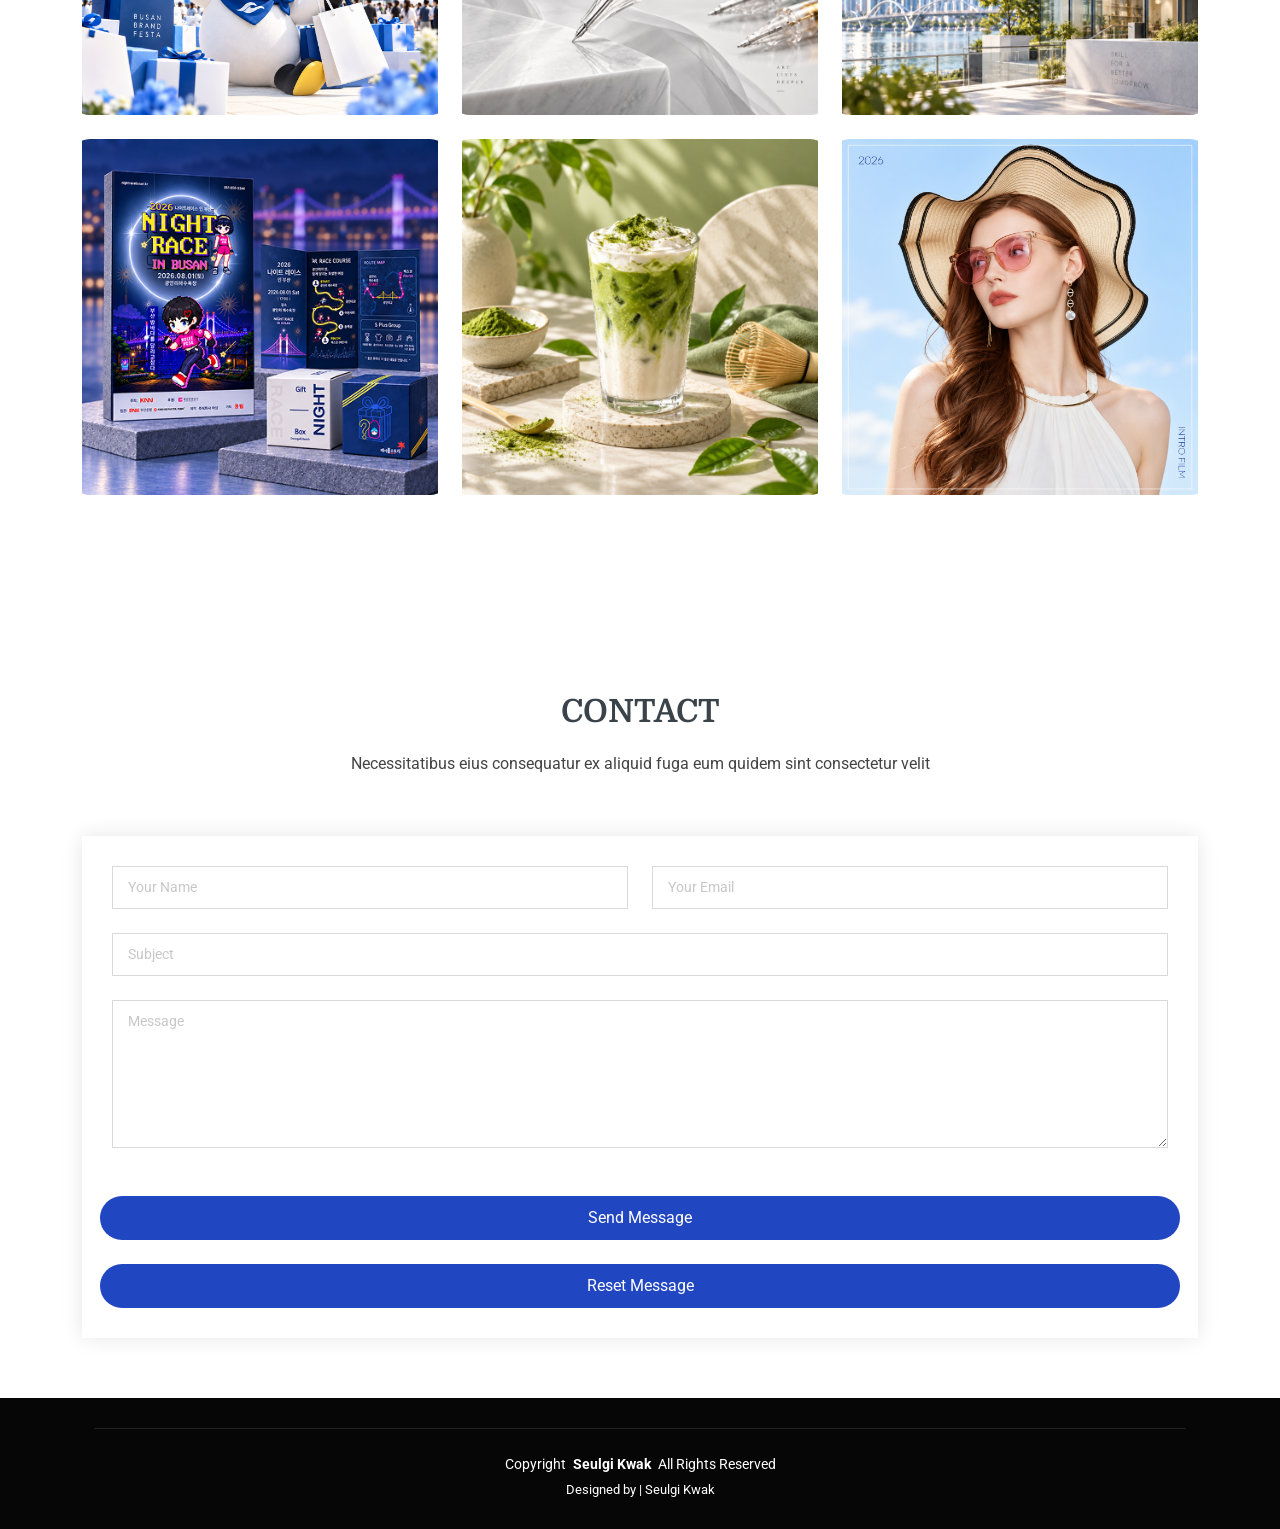
==== commit 53171f60: "Add files via upload" ====
--- a/index.html
+++ b/index.html
@@ -341,7 +341,7 @@
               <div class="portfolio-info">
                 <h4>프로젝트 -카드뉴스</h4>
                 <p>부산바다축제 카드뉴스</p>
-                <a href="assets/img/portfolio/프로젝트 카드뉴스p.png" title="이미지 확대" class="preview-link 
+                <a href="assets/img/portfolio/카드뉴스_프로젝트.png" title="이미지 확대" class="preview-link 
 long-image-link"><i class="bi bi-zoom-in"></i></a>
                 <a href="portfolio-details.html" title="More Details" class="details-link"><!--<i class="bi bi-link-45deg">--></i></a>
               </div>
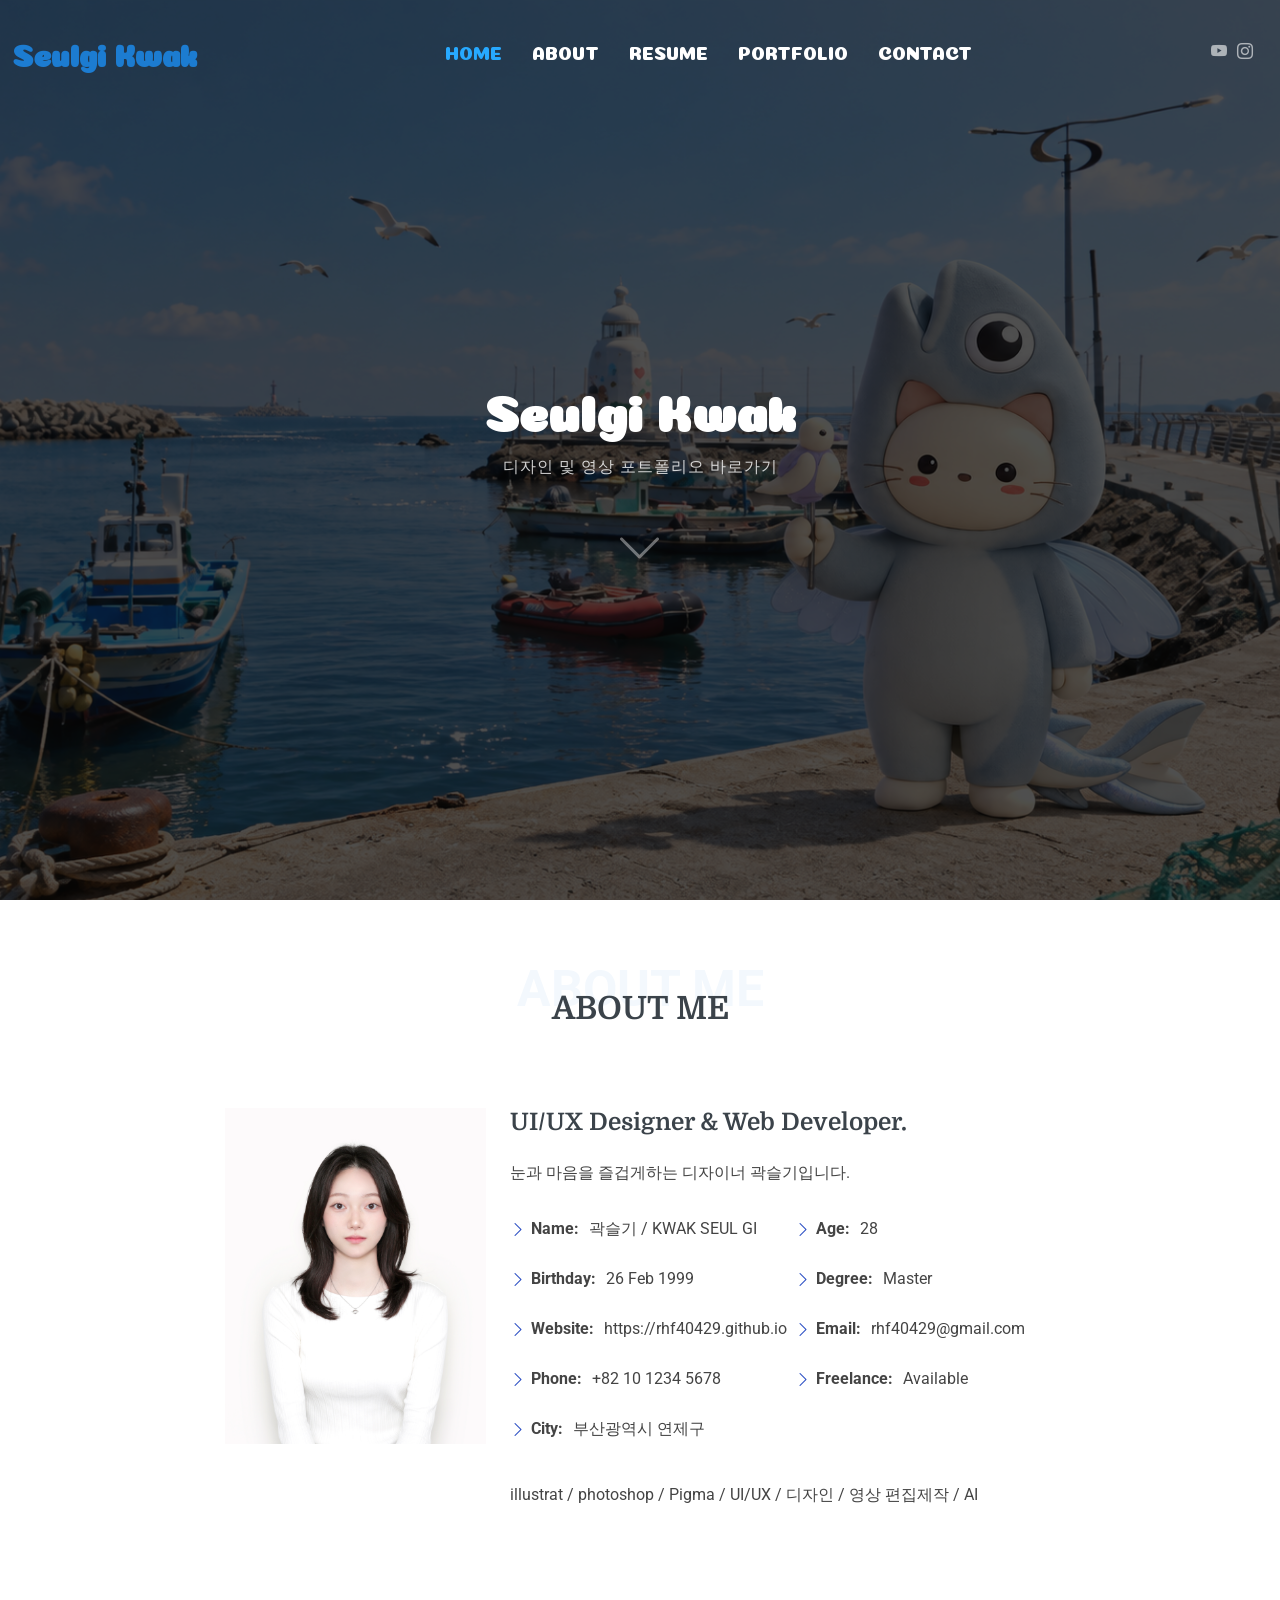
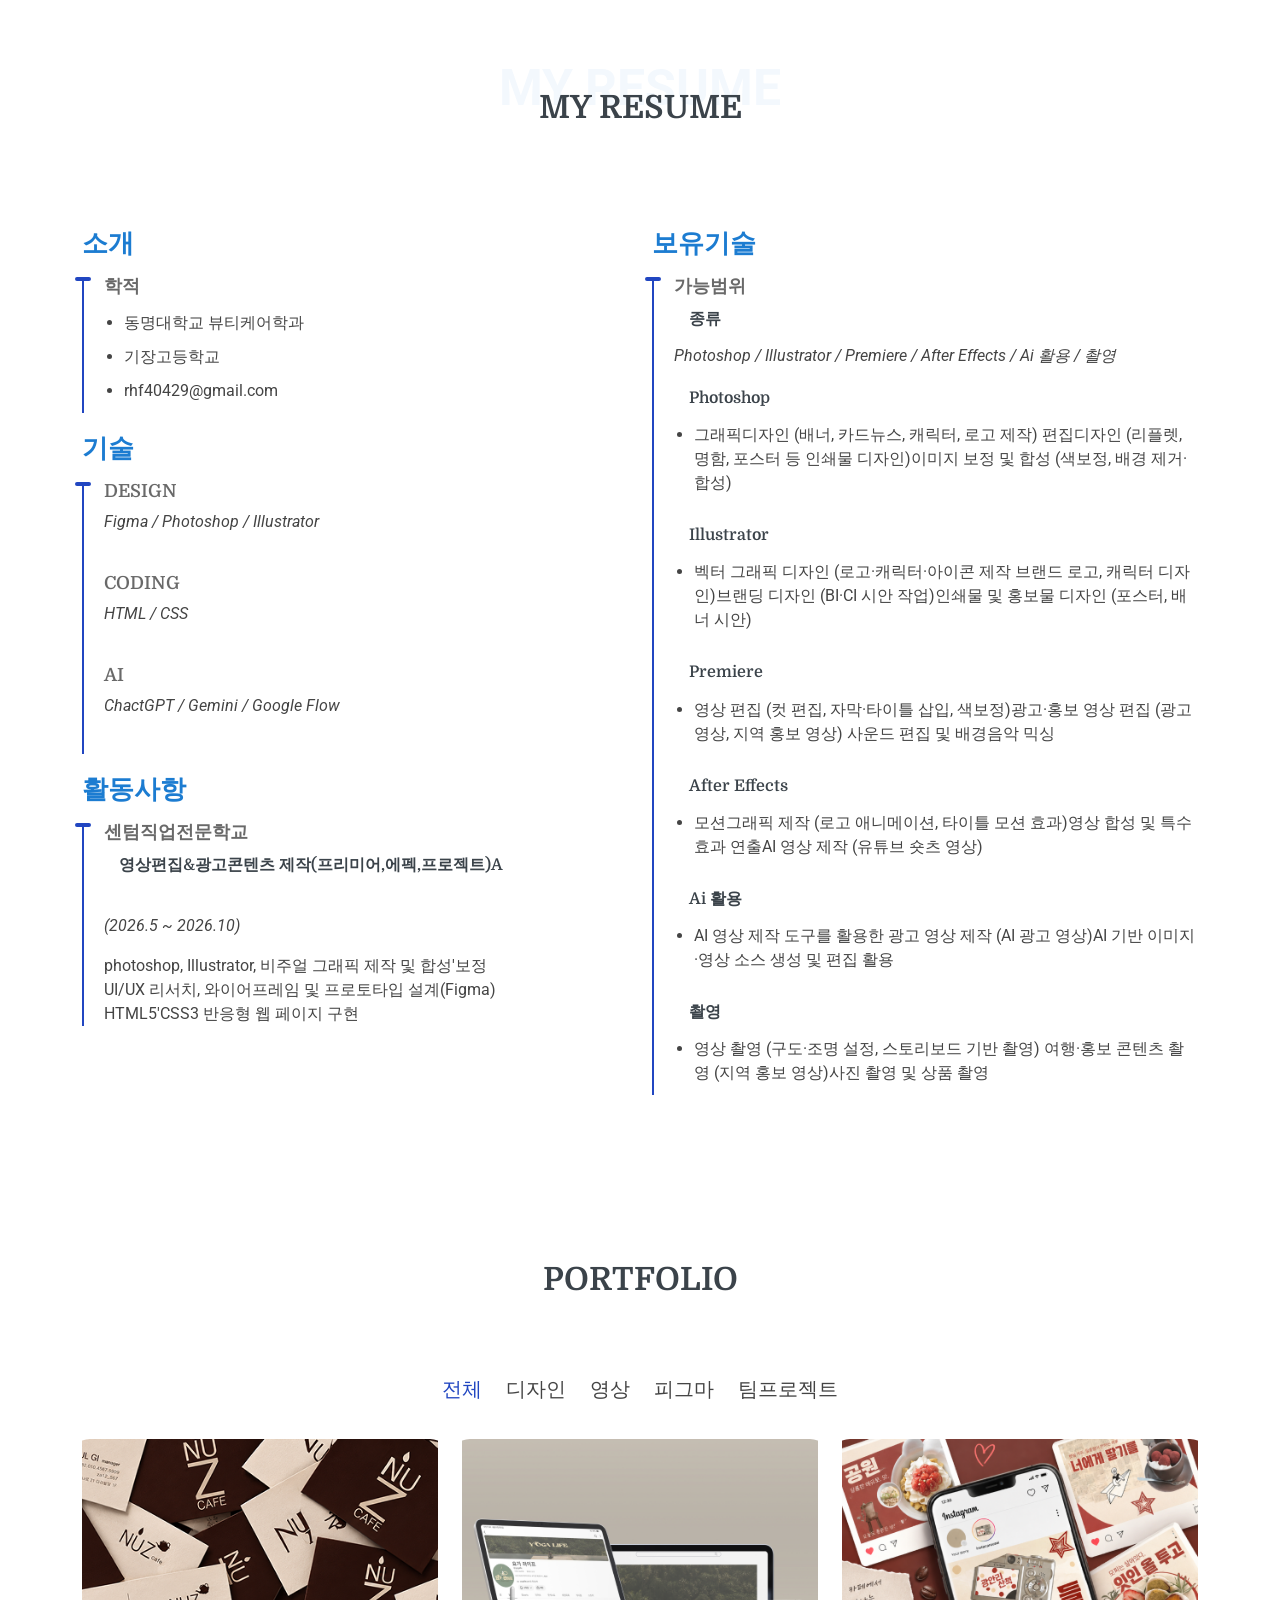
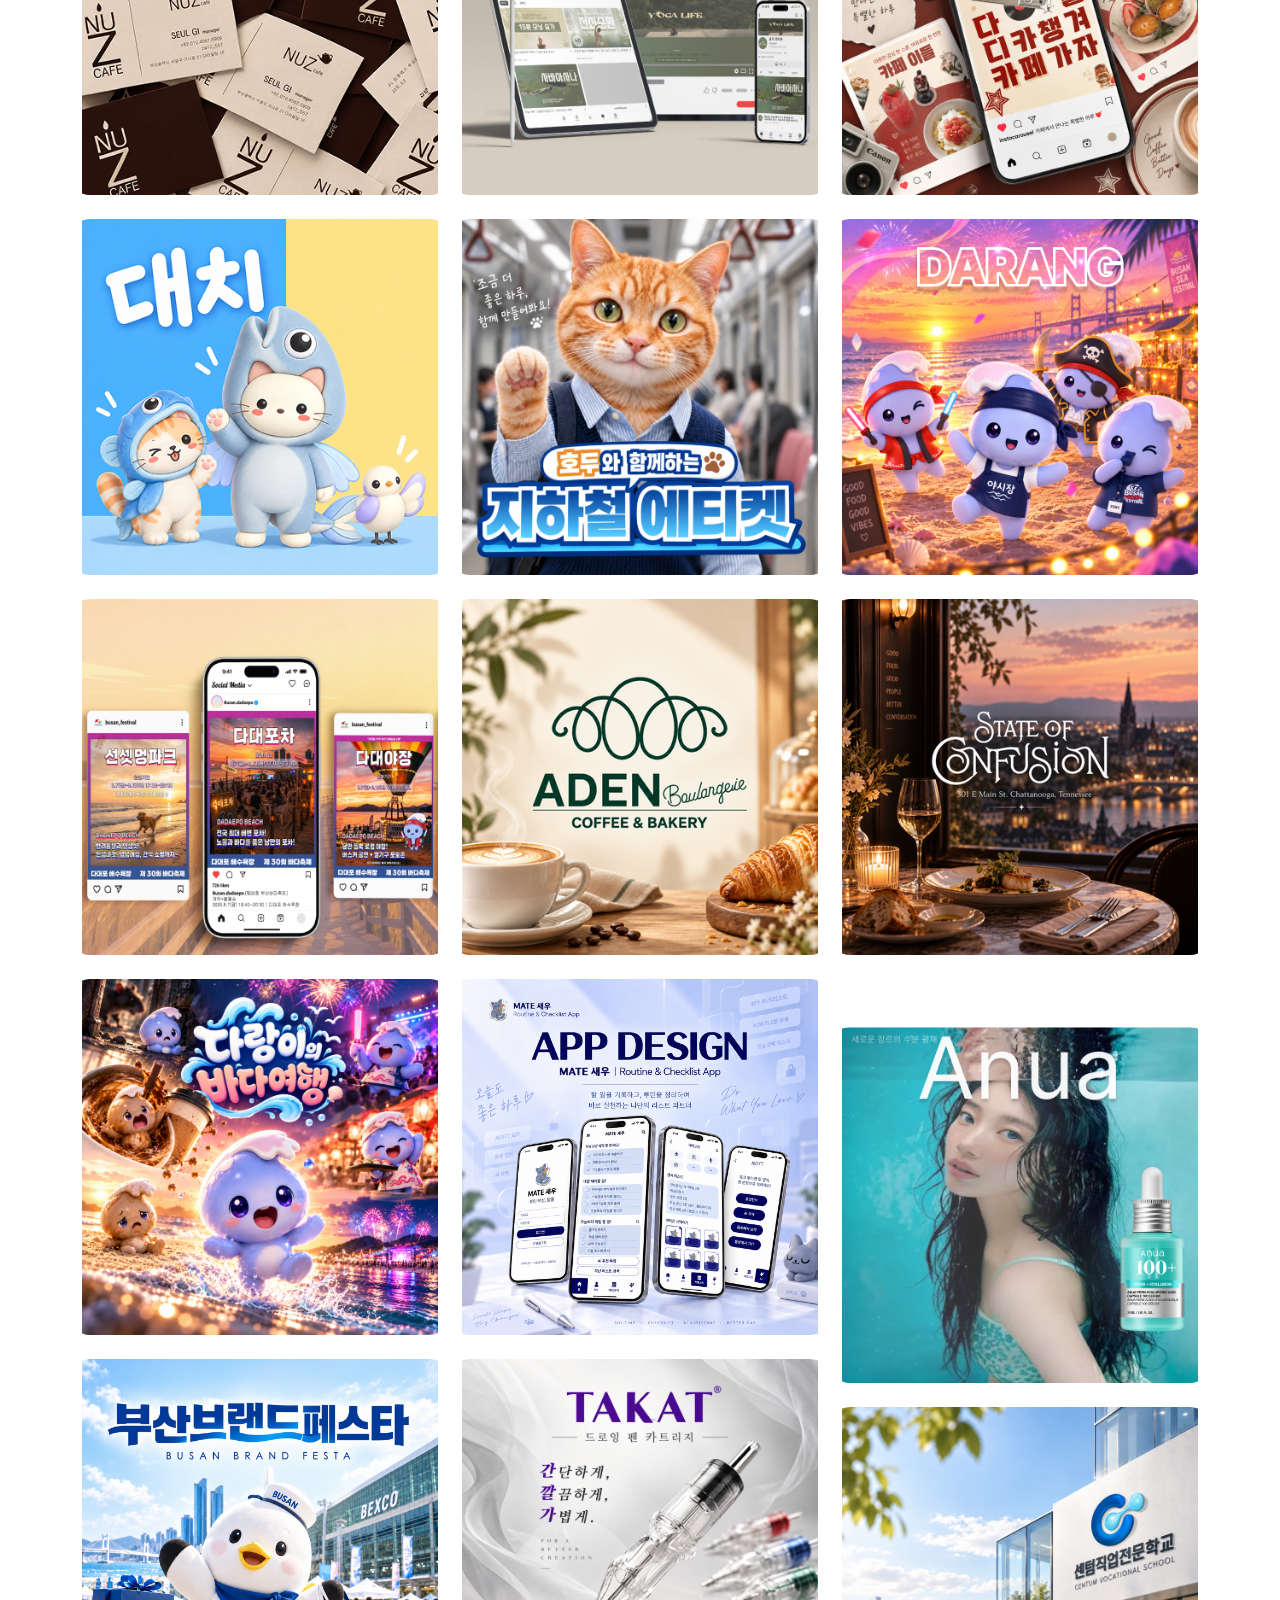
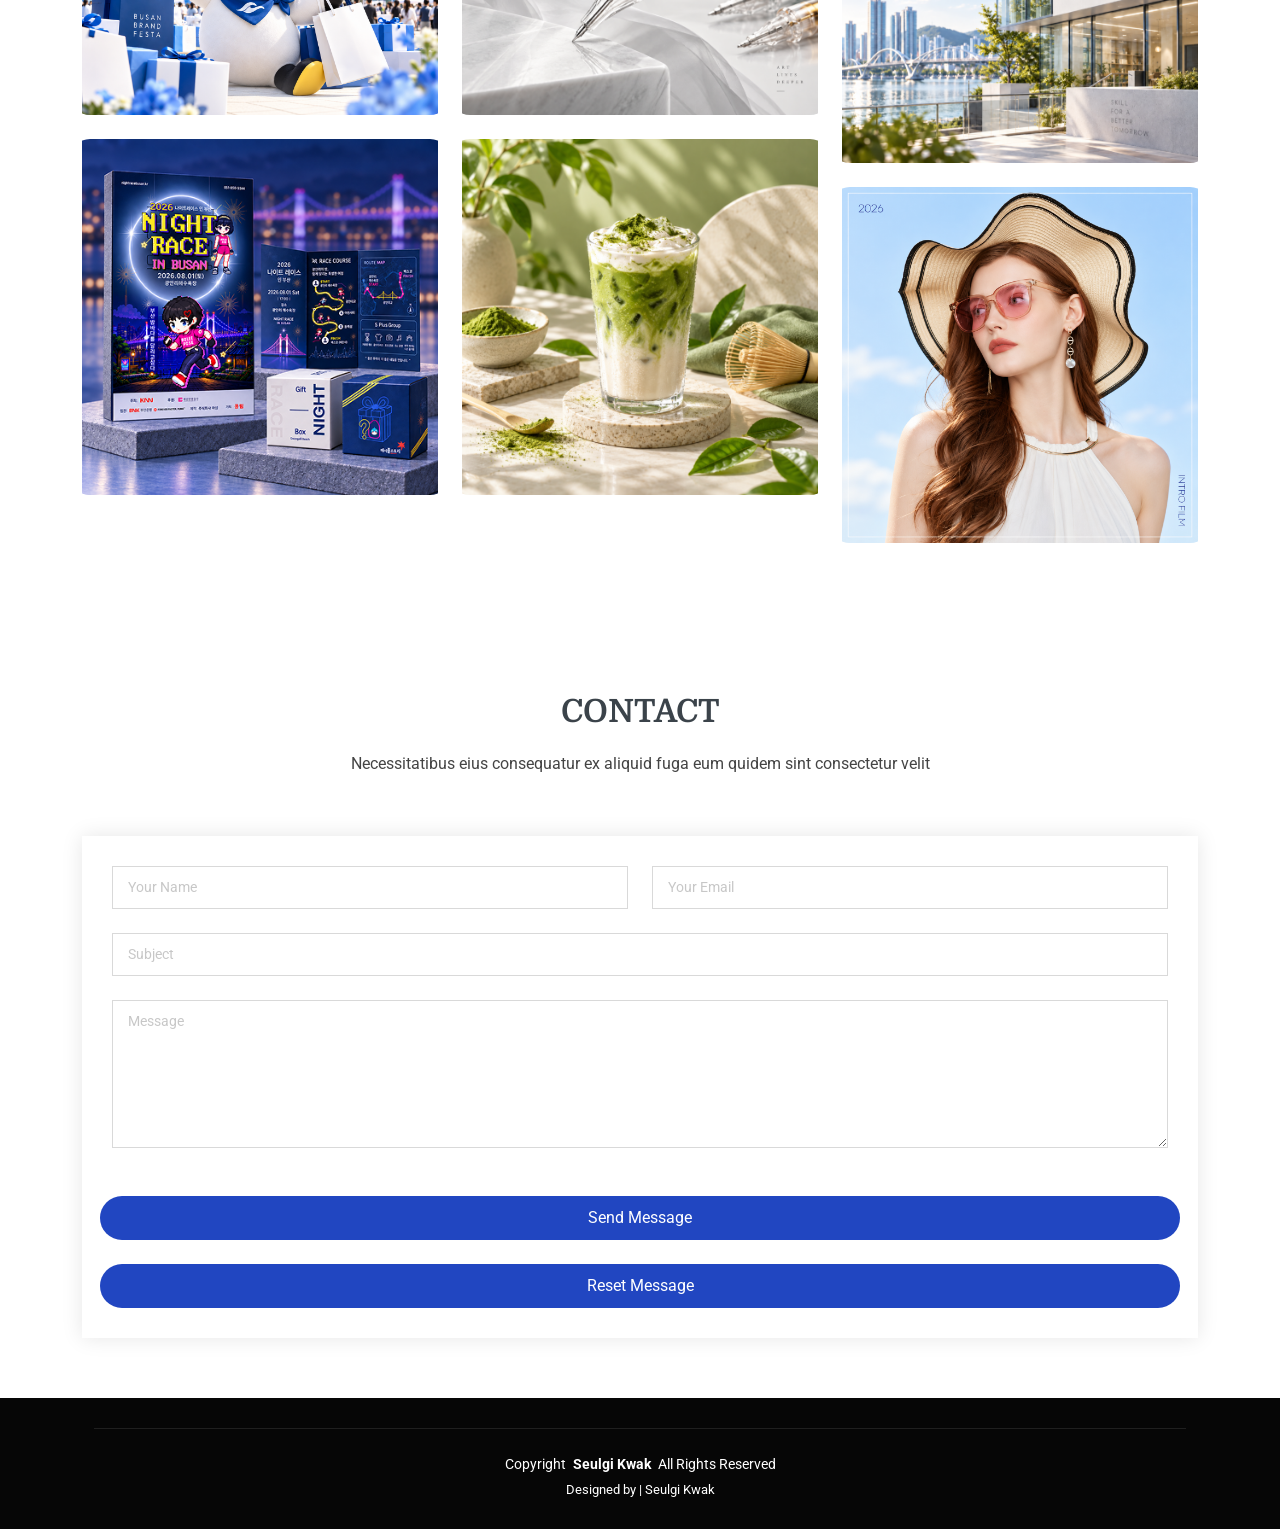
==== commit d761d979: "Add files via upload" ====
--- a/index.html
+++ b/index.html
@@ -264,7 +264,7 @@
             <li data-filter="*" class="filter-active">전체</li>
             <li data-filter=".filter-app">디자인</li>
             <li data-filter=".filter-product">영상</li>
-            <!-- <li data-filter=".filter-branding">피그마</li> -->
+            <li data-filter=".filter-branding">피그마</li>
             <li data-filter=".filter-Team">팀프로젝트</li>
           </ul><!-- End Portfolio Filters -->
 
@@ -275,8 +275,7 @@
               <div class="portfolio-info">
                 <h4>브랜드BI디자인</h4>
                 <p>NUZ</p>
-                <a href="assets/img/portfolio/로고P.png" title="이미지 확대" class="preview-link 
-long-image-link"><i class="bi bi-zoom-in"></i></a>
+                <a href="assets/img/portfolio/로고P.png" title="이미지 확대" class="preview-link long-image-link"><i class="bi bi-zoom-in"></i></a>
                 <a href="portfolio-details.html" title="More Details" class="details-link"><!--<i class="bi bi-link-45deg"></i>--></a>
               </div>
             </div><!-- End Portfolio Item -->
@@ -286,8 +285,7 @@
               <div class="portfolio-info">
                 <h4>브랜드BI디자인</h4>
                 <p>유튜브채널</p>
-                <a href="assets/img/portfolio/유튜브P.png" title="이미지 확대" class="preview-link 
-long-image-link"><i class="bi bi-zoom-in"></i></a>
+                <a href="assets/img/portfolio/유튜브P.png" title="이미지 확대" class="preview-link long-image-link"><i class="bi bi-zoom-in"></i></a>
                 <a href="portfolio-details.html" title="More Details" class="details-link"><!--<i class="bi bi-link-45deg">--></i></a>
               </div>
             </div><!-- End Portfolio Item -->
@@ -297,8 +295,7 @@
               <div class="portfolio-info">
                 <h4>카드뉴스 디자인
                 <p>부산 카페 소개
-                <a href="assets/img/portfolio/카드뉴스 부산소개 p.png" title="이미지 확대" class="preview-link 
-long-image-link"><i class="bi bi-zoom-in"></i></a>
+                <a href="assets/img/portfolio/카드뉴스 부산소개 p.png" title="이미지 확대" class="preview-link long-image-link"><i class="bi bi-zoom-in"></i></a>
                 <a href="portfolio-details.html" title="More Details" class="details-link"><!--<i class="bi bi-link-45deg">--></i></a>
               </div>
             </div><!-- End Portfolio Item -->
@@ -308,8 +305,7 @@
               <div class="portfolio-info">
                 <h4>브랜드BI디자인</h4>
                 <p>캐릭터 '대치'</p>
-                <a href="assets/img/portfolio/대치캐릭터 P.png" title="이미지 확대" class="preview-link 
-long-image-link"><i class="bi bi-zoom-in"></i></a>
+                <a href="assets/img/portfolio/대치캐릭터 P.png" title="이미지 확대" class="preview-link long-image-link"><i class="bi bi-zoom-in"></i></a>
                 <a href="portfolio-details.html" title="More Details" class="details-link"><!--<i class="bi bi-link-45deg">--></i></a>
               </div>
             </div><!-- End Portfolio Item -->
@@ -330,8 +326,7 @@
               <div class="portfolio-info">
                 <h4>프로젝트 -캐릭터</h4>
                 <p>부산바다축제 캐릭터</p>
-                <a href="assets/img/portfolio/프로젝트 캐릭터 p.png" title="이미지 확대" class="preview-link 
-long-image-link"><i class="bi bi-zoom-in"></i></a>
+                <a href="assets/img/portfolio/프로젝트 캐릭터 p.png" title="이미지 확대" class="preview-link long-image-link"><i class="bi bi-zoom-in"></i></a>
                 <a href="portfolio-details.html" title="More Details" class="details-link"><!--<i class="bi bi-link-45deg">--></i></a>
               </div>
             </div><!-- End Portfolio Item -->
@@ -341,8 +336,7 @@
               <div class="portfolio-info">
                 <h4>프로젝트 -카드뉴스</h4>
                 <p>부산바다축제 카드뉴스</p>
-                <a href="assets/img/portfolio/카드뉴스_프로젝트.png" title="이미지 확대" class="preview-link 
-long-image-link"><i class="bi bi-zoom-in"></i></a>
+                <a href="assets/img/portfolio/프로젝트 카드뉴스p.png" title="이미지 확대" class="preview-link long-image-link"><i class="bi bi-zoom-in"></i></a>
                 <a href="portfolio-details.html" title="More Details" class="details-link"><!--<i class="bi bi-link-45deg">--></i></a>
               </div>
             </div><!-- End Portfolio Item -->
@@ -379,7 +373,7 @@
               </div>
             </div><!-- End Portfolio Item -->
 
-             <div class="col-lg-4 col-md-6 portfolio-item isotope-item filter-app">
+             <div class="col-lg-4 col-md-6 portfolio-item isotope-item filter-branding">
               <img src="assets/img/portfolio/앱 썸네일.png" class="img-fluid" alt="">
               <div class="portfolio-info">
                 <h4>UI/UX DESIGN</h4>
@@ -389,13 +383,22 @@
               </div>
             </div><!-- End Portfolio Item -->
 
+            <div class="col-lg-4 col-md-6 portfolio-item isotope-item filter-branding">
+              <img src="assets/img/portfolio/인생네컷 썸네일.png" class="img-fluid" alt="">
+              <div class="portfolio-info">
+                <h4>브랜드BI디자인</h4>
+                <p>롯데자이언츠X텔레토비 콜라보 프레임</p>
+                <a href="assets/img/portfolio/인생네컷P.png" title="이미지 확대" class="preview-link long-image-link"><i class="bi bi-zoom-in"></i></a>
+                <a href="portfolio-details.html" title="More Details" class="details-link"><!-- <i class="bi bi-link-45deg"> --></i></a>
+              </div>
+            </div><!-- End Portfolio Item -->
+
             <div class="col-lg-4 col-md-6 portfolio-item isotope-item filter-app">
               <img src="assets/img/portfolio/상세페이지 (아누아).png" class="img-fluid" alt="">
               <div class="portfolio-info">
                 <h4>브랜드BI디자인</h4>
                 <p>Anua 상세페이지</p>
-                <a href="assets/img/portfolio/아누아P.png" title="이미지 확대" class="preview-link 
-long-image-link"><i class="bi bi-zoom-in"></i></a>
+                <a href="assets/img/portfolio/아누아P.png" title="이미지 확대" class="preview-link long-image-link"><i class="bi bi-zoom-in"></i></a>
                 <a href="portfolio-details.html" title="More Details" class="details-link"><!-- <i class="bi bi-link-45deg"> --></i></a>
               </div>
             </div><!-- End Portfolio Item -->
@@ -415,8 +418,7 @@
               <div class="portfolio-info">
                 <h4>브랜드BI디자인</h4>
                 <p>Tattoo 카트리지 상세페이지</p>
-                <a href="assets/img/portfolio/카트리지P.png" title="이미지 확대" class="preview-link 
-long-image-link"><i class="bi bi-zoom-in"></i></a>
+                <a href="assets/img/portfolio/카트리지P.png" title="이미지 확대" class="preview-link long-image-link"><i class="bi bi-zoom-in"></i></a>
                 <a href="portfolio-details.html" title="More Details" class="details-link"><!--<i class="bi bi-link-45deg">--></i></a>
               </div>
             </div><!-- End Portfolio Item -->
@@ -446,8 +448,7 @@
               <div class="portfolio-info">
                 <h4>카드뉴스</h4>
                 <p>말차라떼</p>
-                <a href="assets/img/portfolio/카드뉴스 말차라떼p.png" title="이미지 확대" class="preview-link 
-long-image-link"><i class="bi bi-zoom-in"></i></a>
+                <a href="assets/img/portfolio/카드뉴스 말차라떼p.png" title="이미지 확대" class="preview-link long-image-link"><i class="bi bi-zoom-in"></i></a>
                 <a href="portfolio-details.html" title="More Details" class="details-link"><!--<i class="bi bi-link-45deg">--></i></a>
               </div>
             </div><!-- End Portfolio Item -->
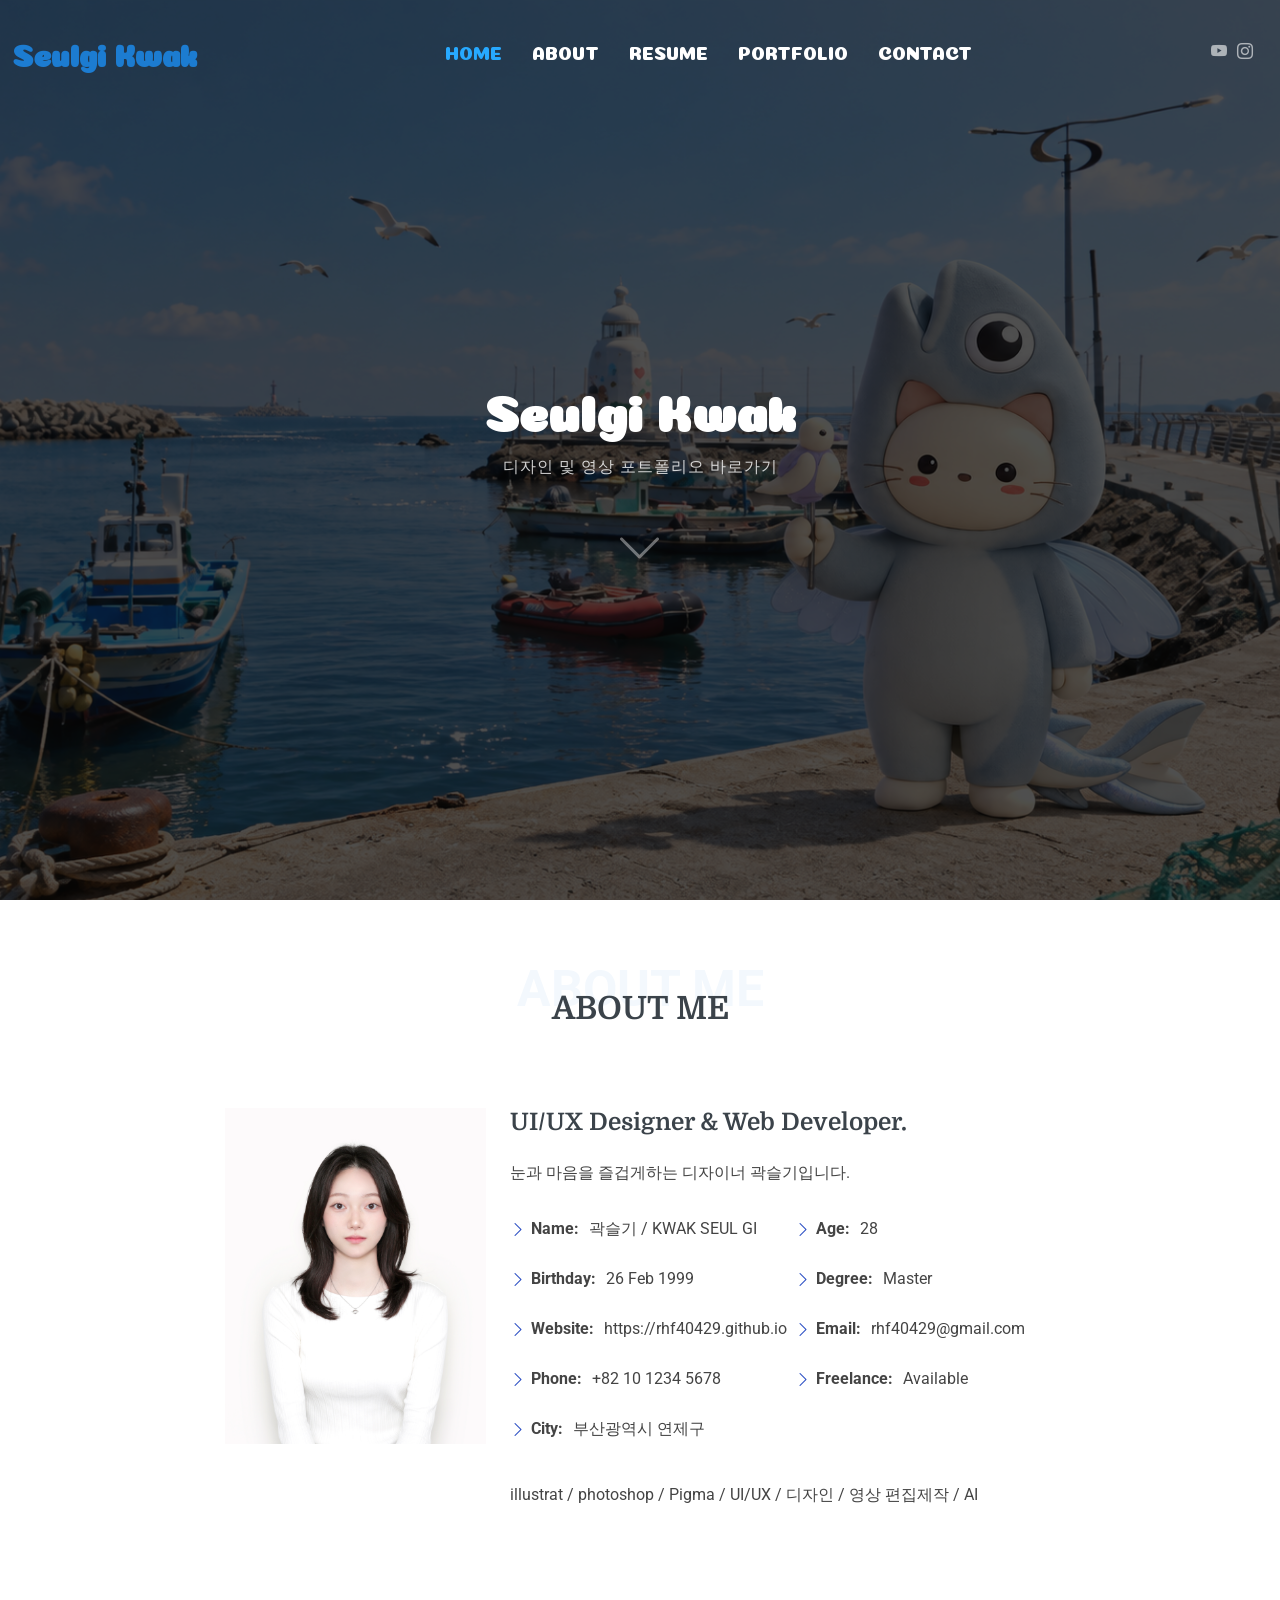
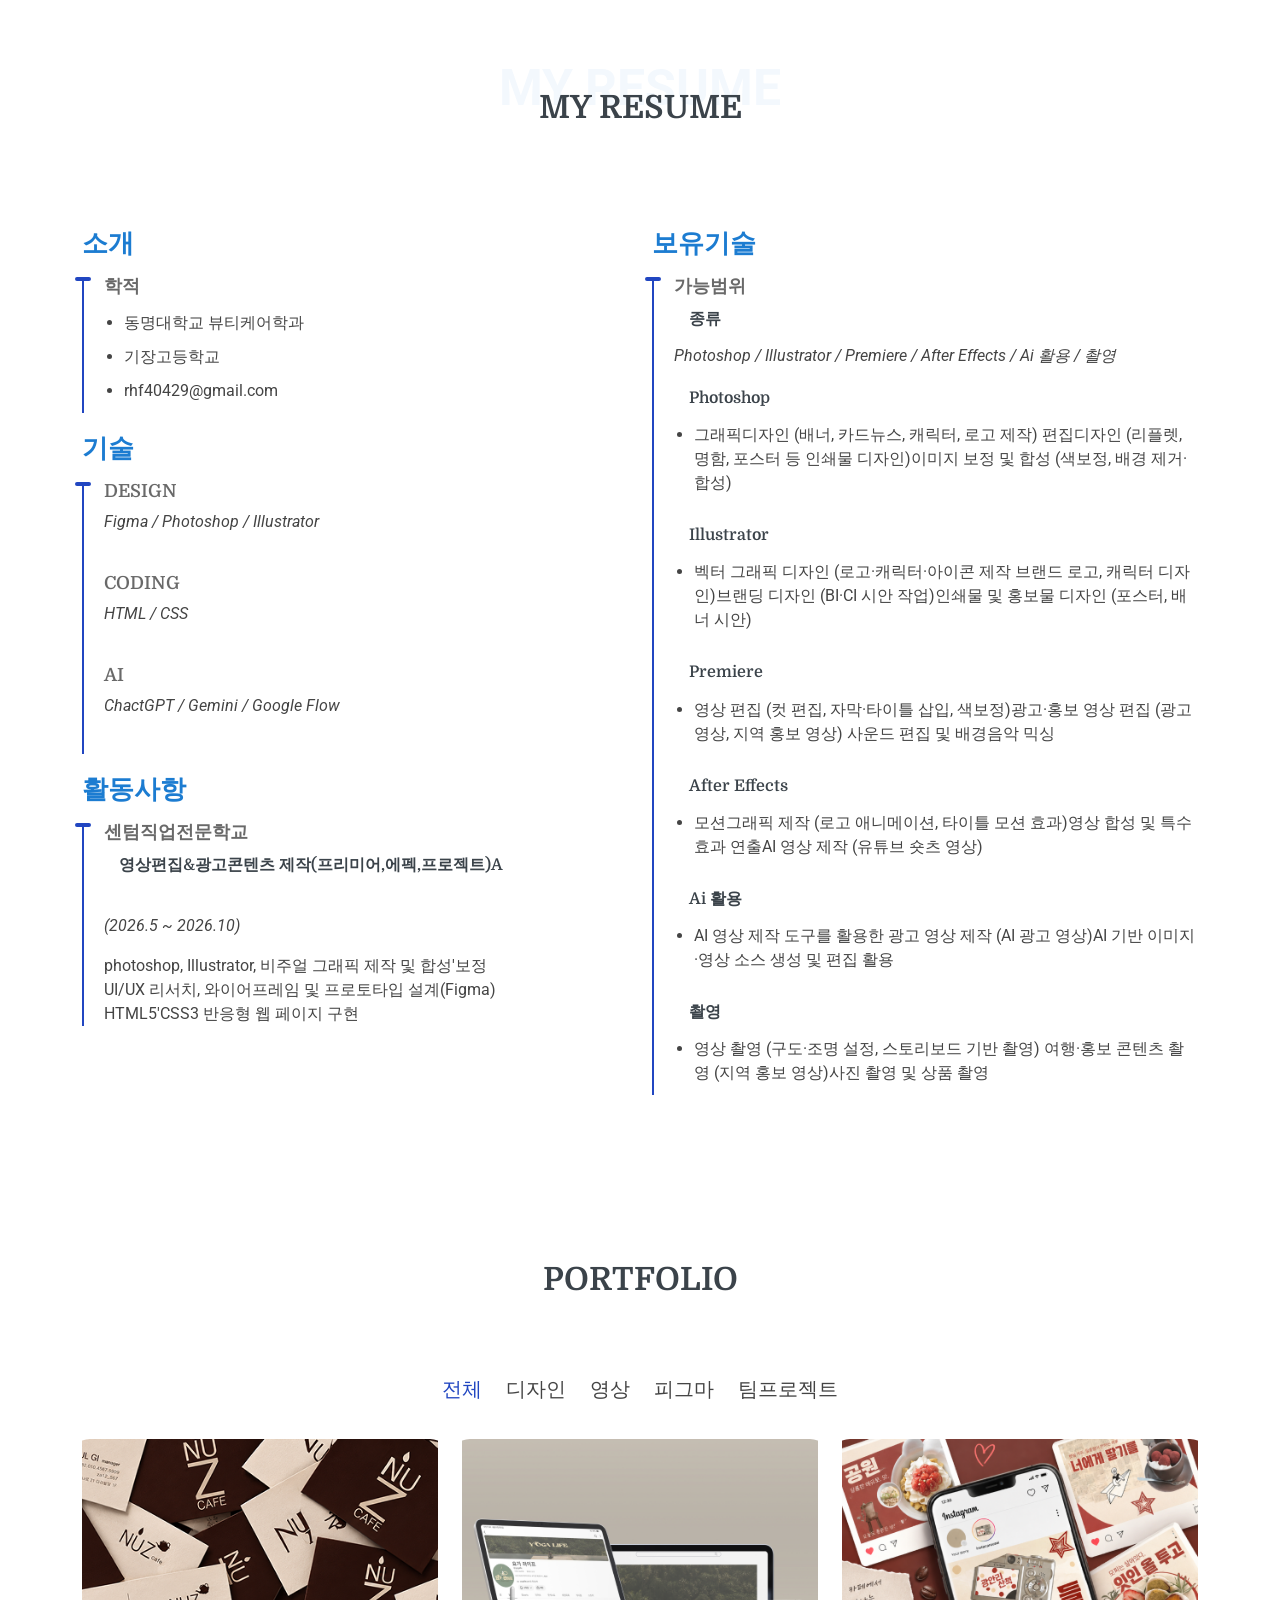
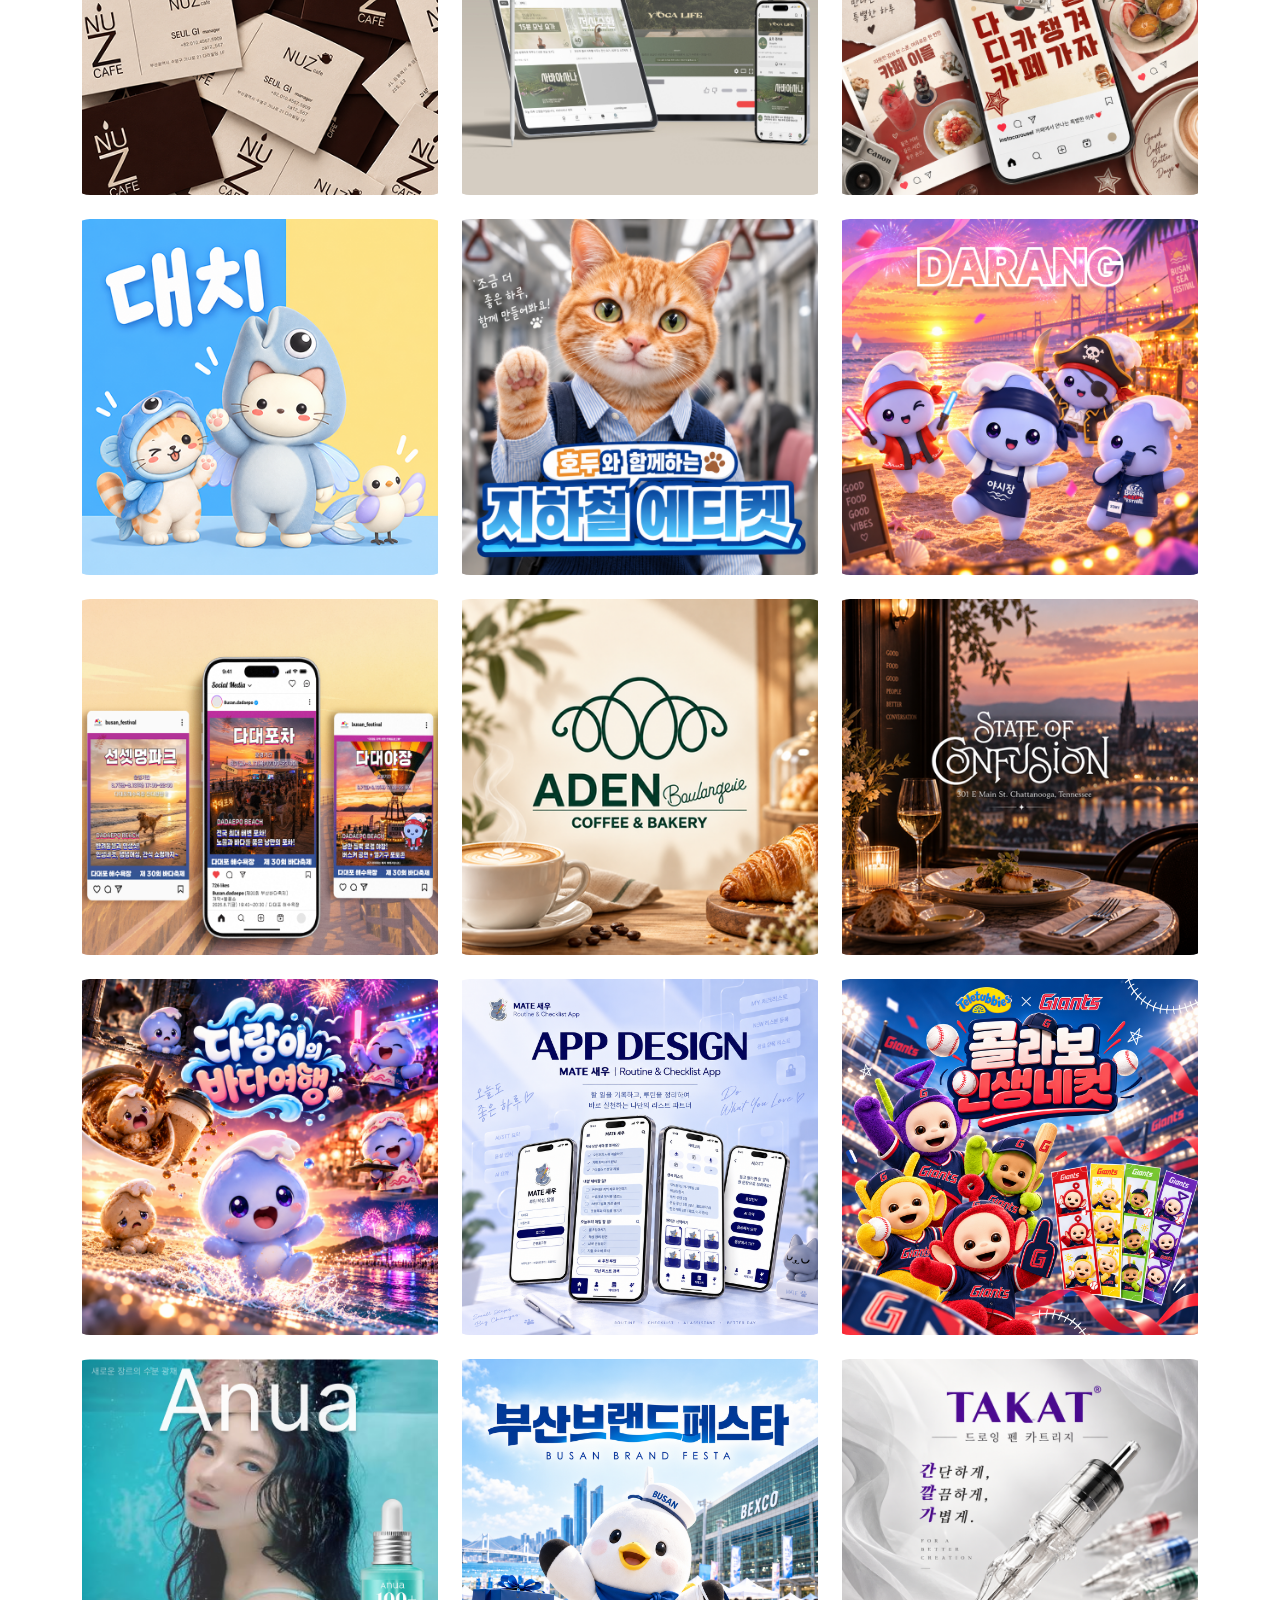
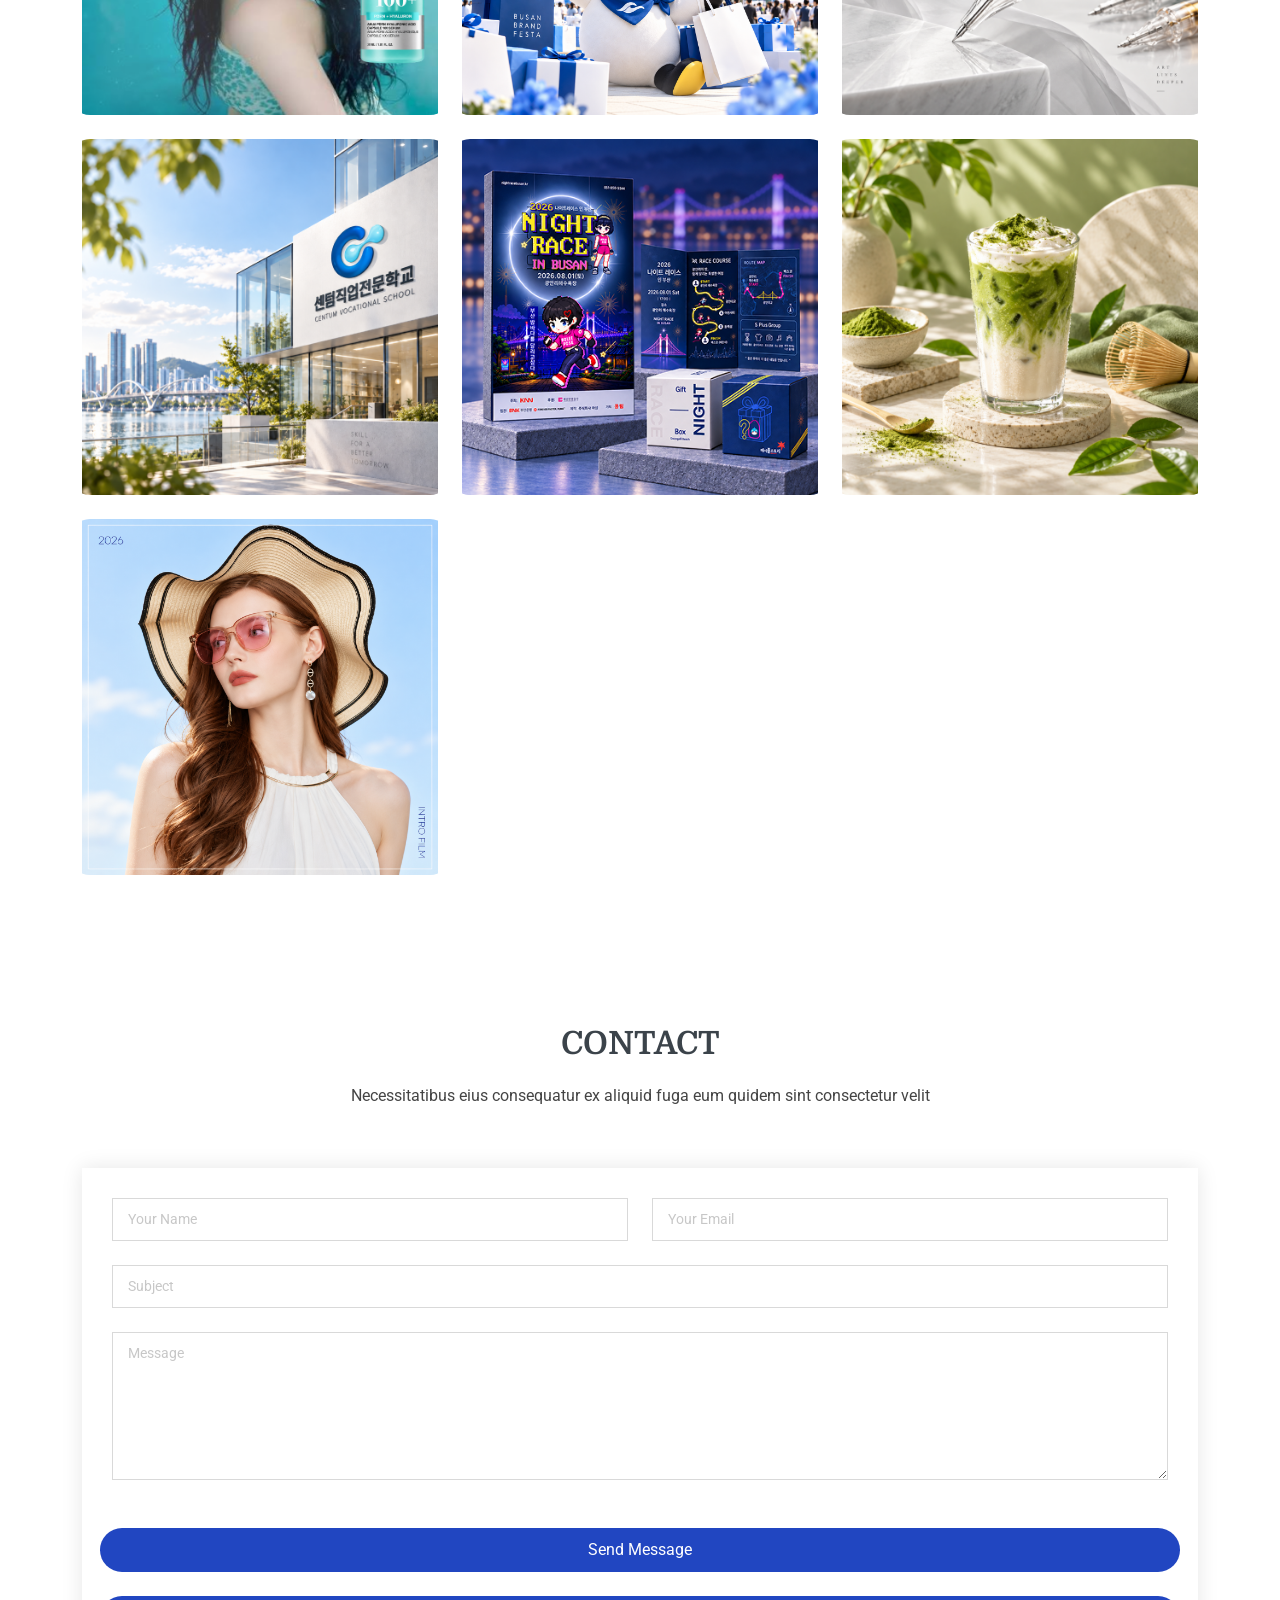
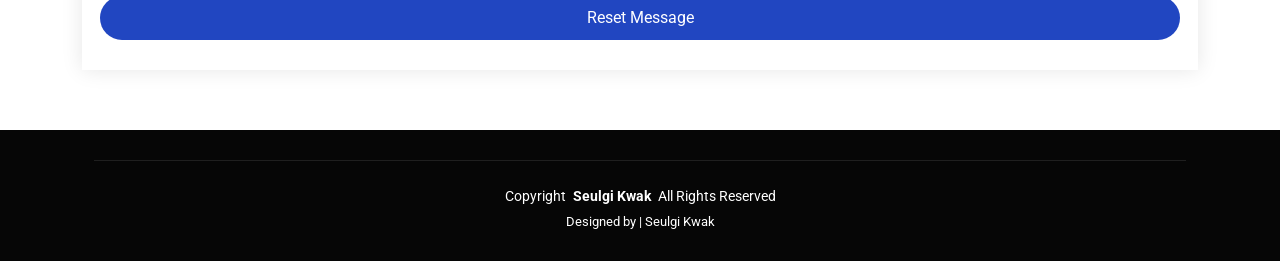
==== commit 90d74ba4: "Add files via upload" ====
--- a/index.html
+++ b/index.html
@@ -285,7 +285,7 @@
               <div class="portfolio-info">
                 <h4>브랜드BI디자인</h4>
                 <p>유튜브채널</p>
-                <a href="assets/img/portfolio/유튜브P.png" title="이미지 확대" class="preview-link long-image-link"><i class="bi bi-zoom-in"></i></a>
+                <a href="assets/img/portfolio/유튜브 p.png" title="이미지 확대" class="preview-link long-image-link"><i class="bi bi-zoom-in"></i></a>
                 <a href="portfolio-details.html" title="More Details" class="details-link"><!--<i class="bi bi-link-45deg">--></i></a>
               </div>
             </div><!-- End Portfolio Item -->
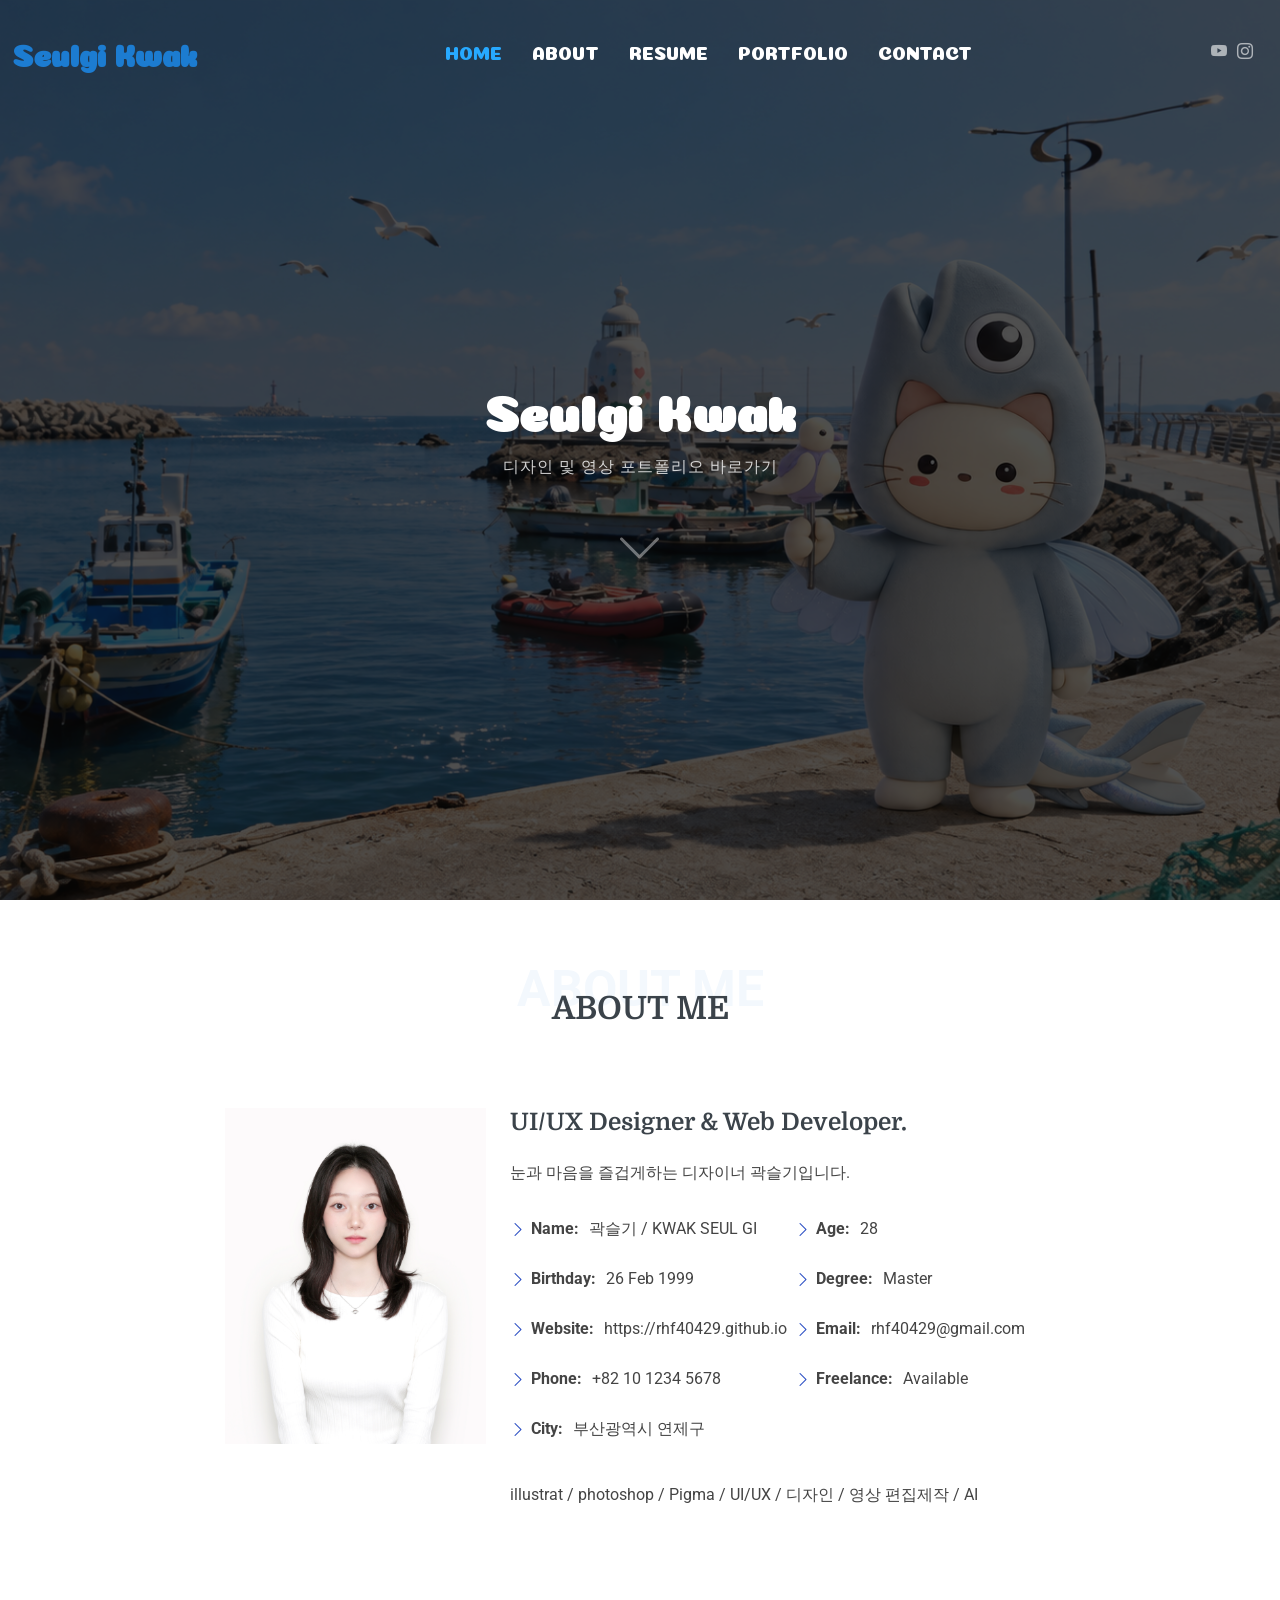
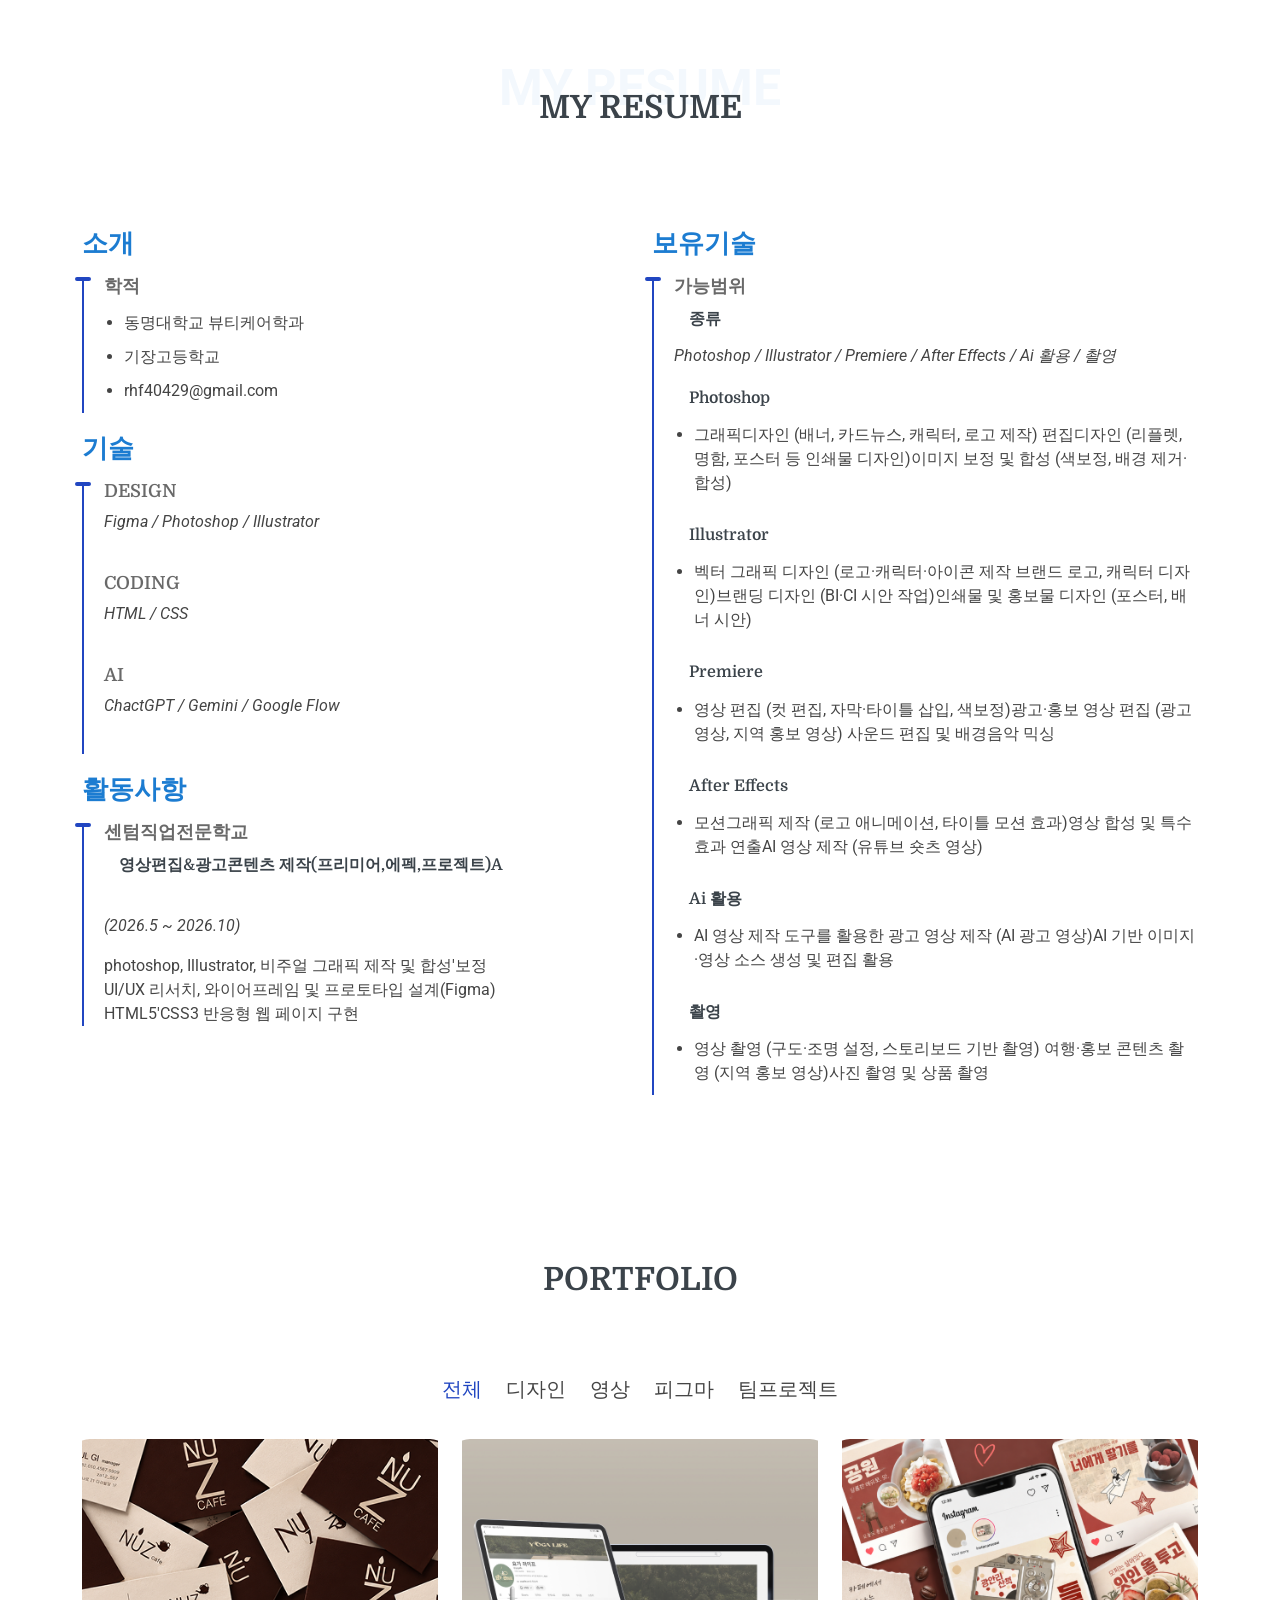
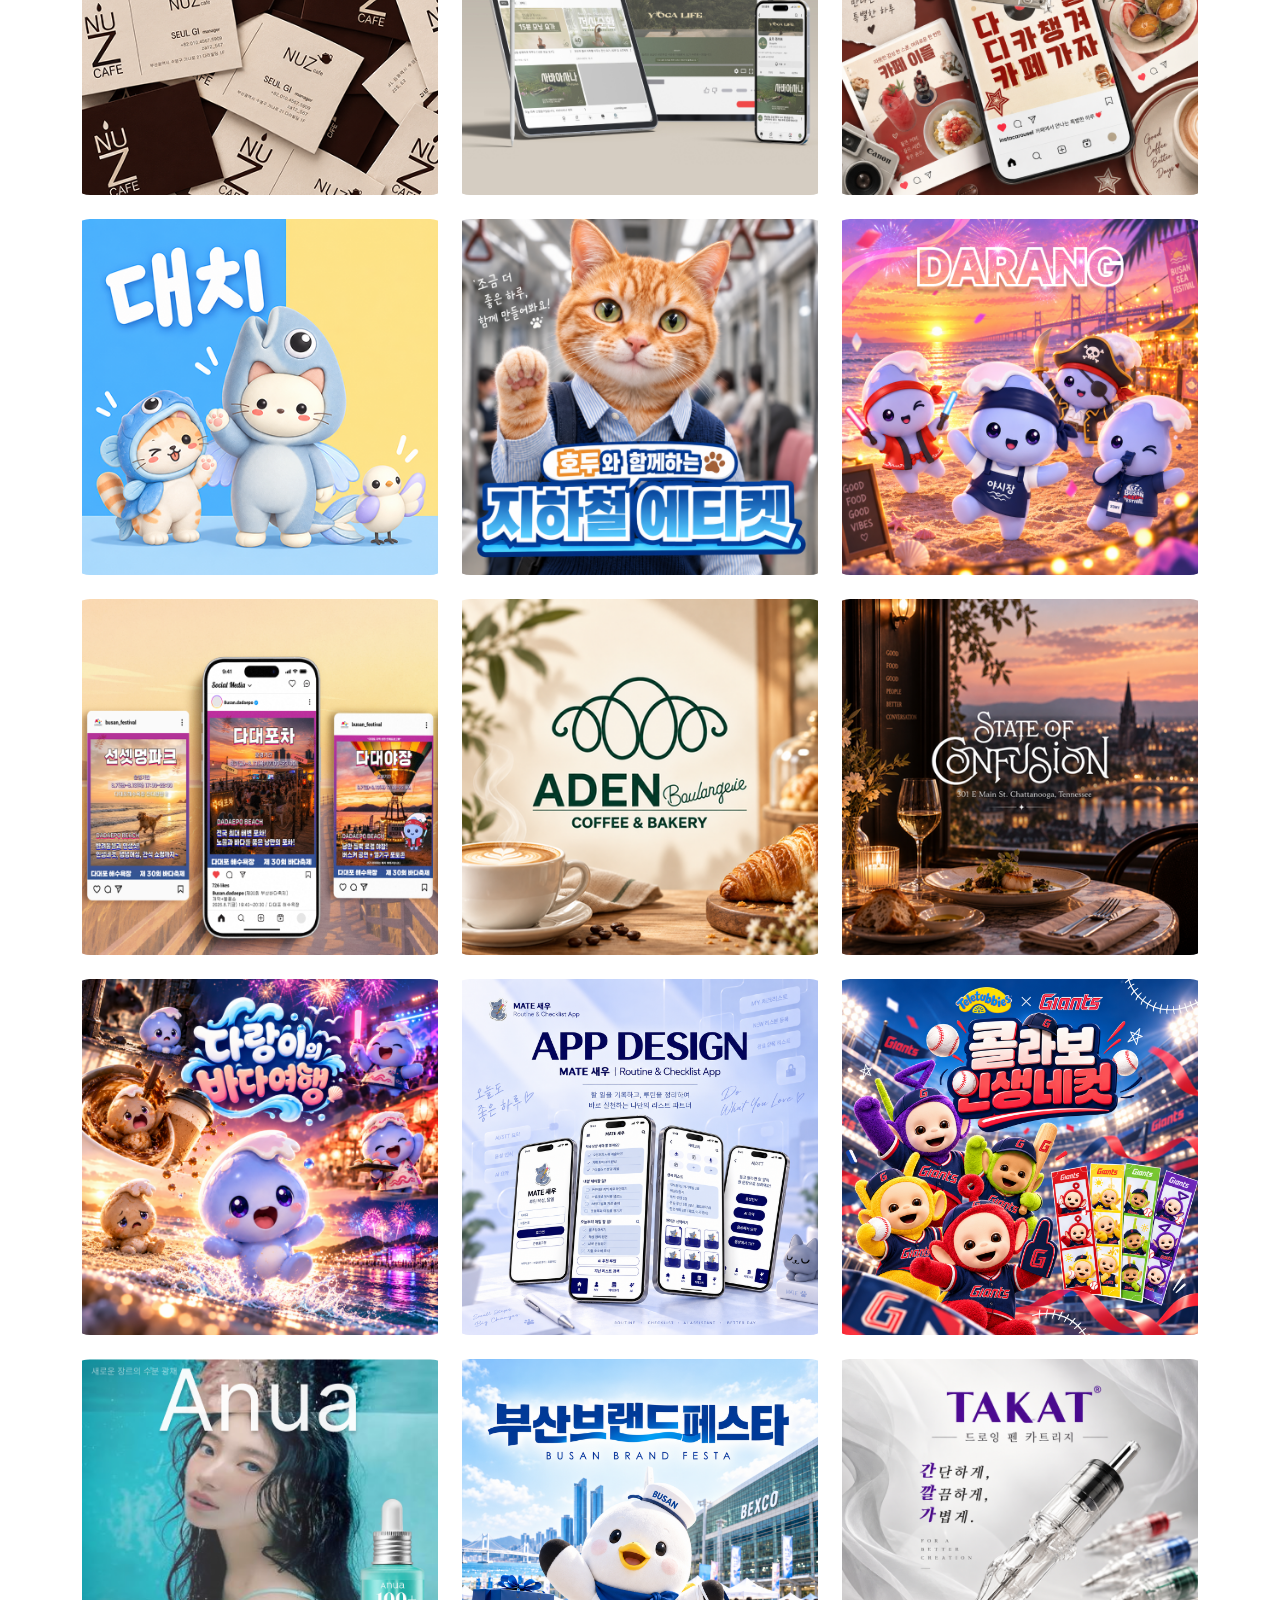
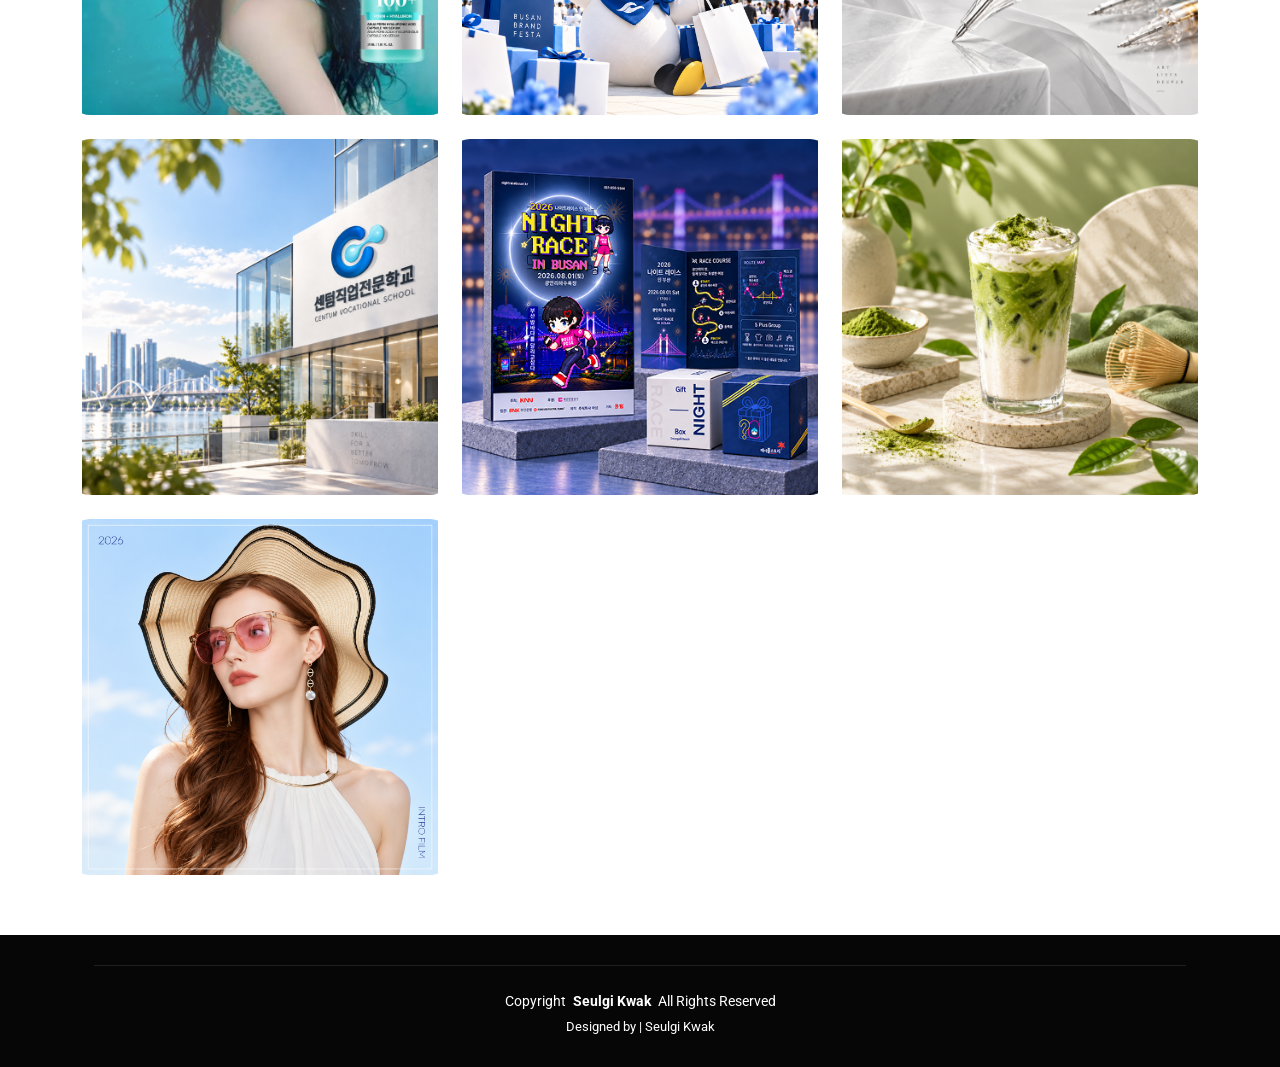
==== commit bb9a992c: "Add files via upload" ====
--- a/index.html
+++ b/index.html
@@ -489,15 +489,16 @@
 
 
     <!-- Contact Section -->
-    <section id="contact" class="contact section">
+    <!-- <section id="contact" class="contact section"> -->
 
       <!-- Section Title -->
-      <div class="container section-title" data-aos="fade-up">
+      <!-- <div class="container section-title" data-aos="fade-up">
         <h2>Contact</h2>
         <p>Necessitatibus eius consequatur ex aliquid fuga eum quidem sint consectetur velit</p>
-      </div><!-- End Section Title -->
-
-      <div class="container" data-aos="fade-up" data-aos-delay="100">
+      </div> -->
+      <!-- End Section Title -->
+
+      <!-- <div class="container" data-aos="fade-up" data-aos-delay="100">
 
        
 
@@ -518,10 +519,10 @@
 
             <div class="col-md-12">
               <textarea class="form-control" name="message" rows="6" placeholder="Message" required=""></textarea>
-            </div>
+            </div> -->
 
             <!-- <div class="col-md-12 text-center"> -->
-            <div class="col-md-12 text-center contact-buttons"></div>
+            <!-- <div class="col-md-12 text-center contact-buttons"></div>
               
 
               <button type="submit">Send Message</button>
@@ -529,11 +530,13 @@
             </div>
 
           </div>
-        </form><!-- End Contact Form -->
-
-      </div>
-
-    </section><!-- /Contact Section -->
+        </form> -->
+        <!-- End Contact Form -->
+
+      <!-- </div>
+
+    </section> -->
+    <!-- /Contact Section -->
 
   </main>
 
